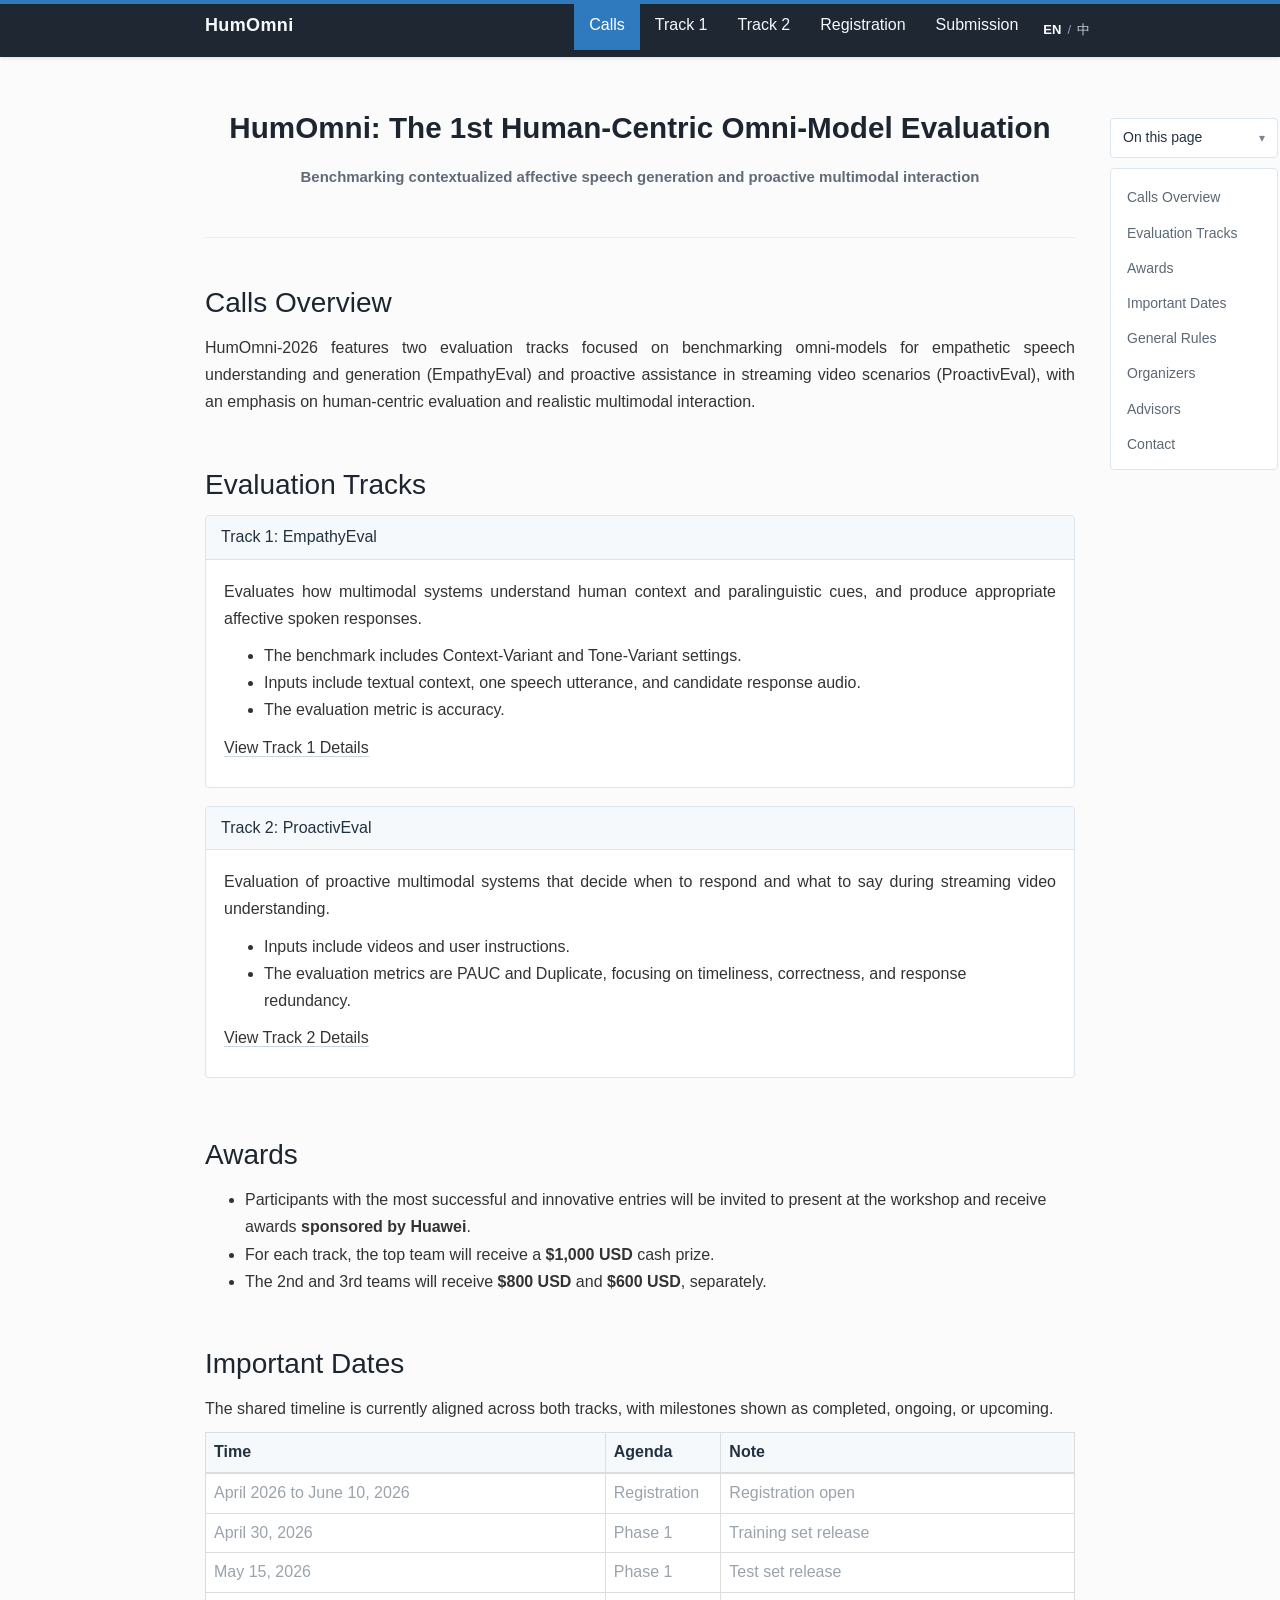
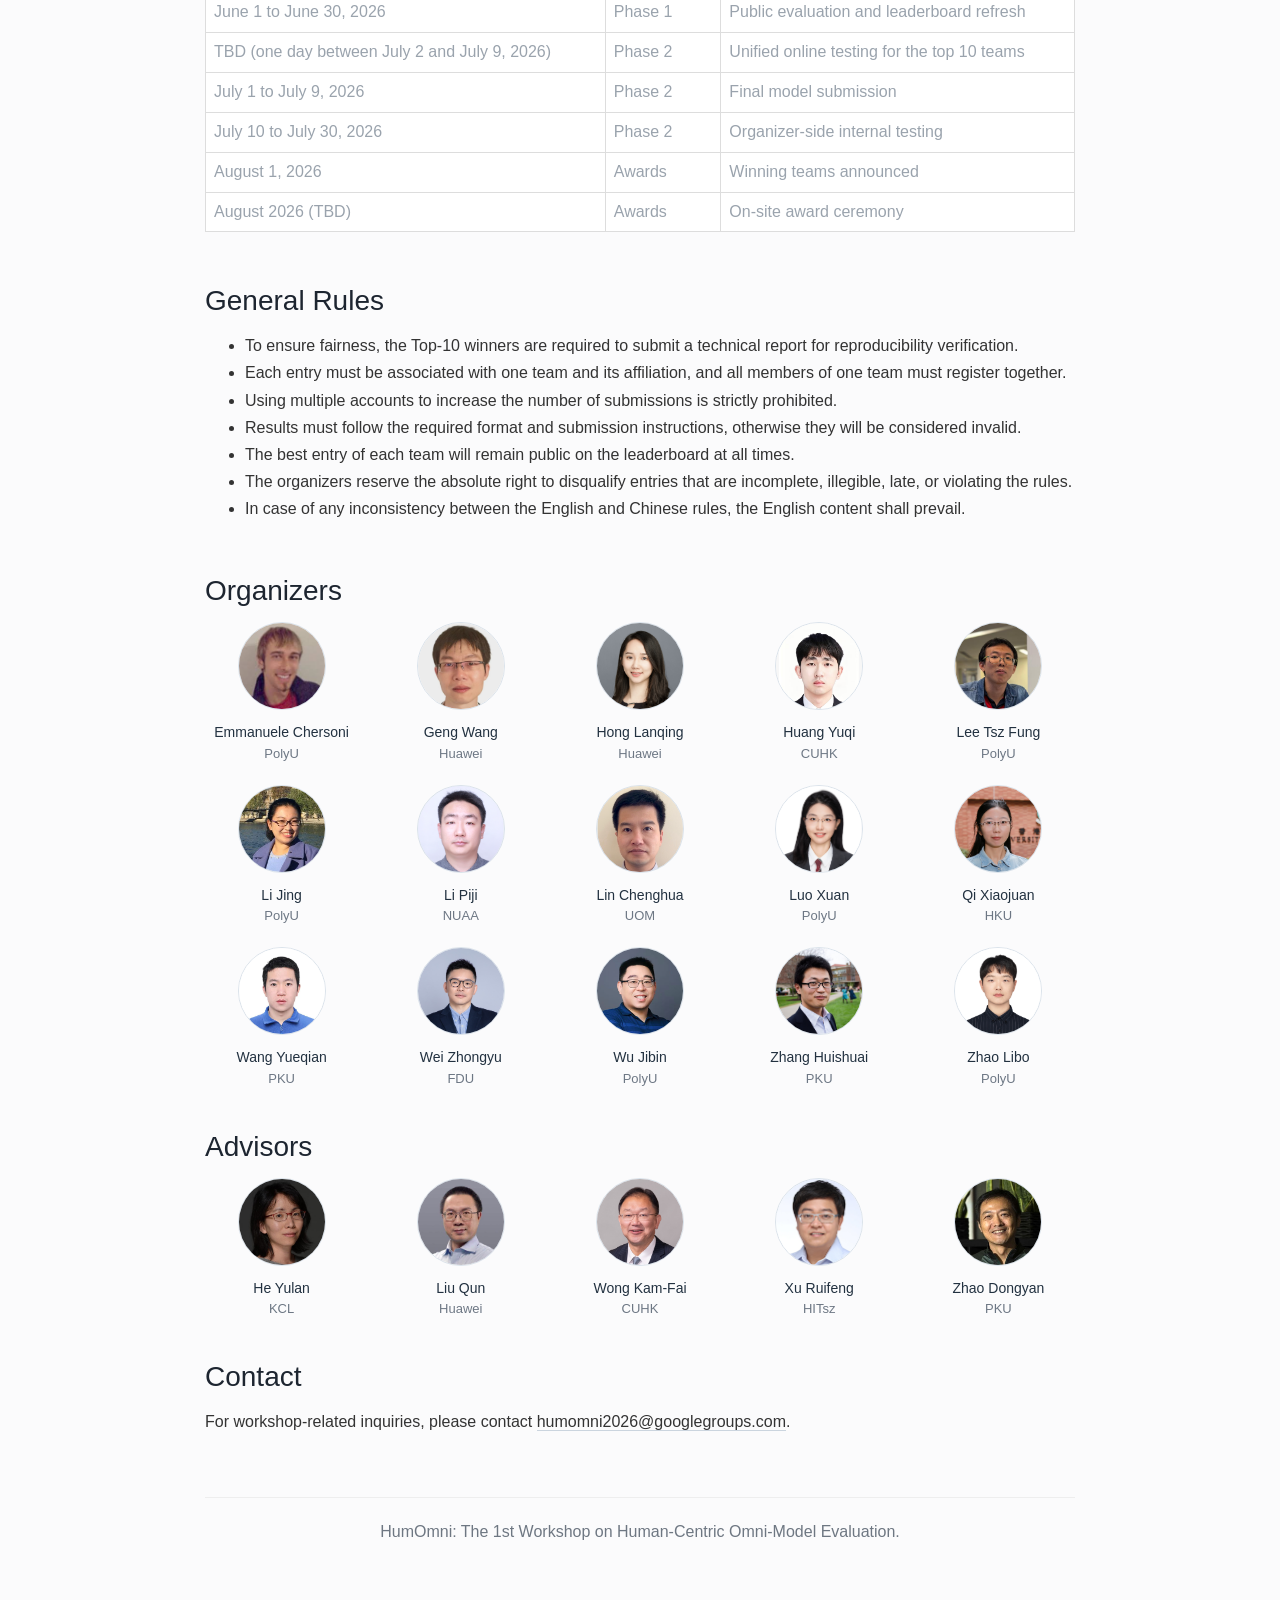
==== index.html @ d4a7d1a3 "Sync latest workshop site package" ====
<!DOCTYPE html>
<html lang="en">
  <head>
    <meta charset="utf-8" />
    <meta name="viewport" content="width=device-width, initial-scale=1.0" />
    <meta http-equiv="X-UA-Compatible" content="IE=edge,chrome=1" />
    <title>HumOmni: The 1st Human-Centric Omni-Model Evaluation</title>
    <meta
      name="description"
      content="HumOmni-2026 features two evaluation tracks focused on empathetic speech understanding and generation, and proactive multimodal assistance in streaming video scenarios."
    />

    <link rel="stylesheet" href="https://maxcdn.bootstrapcdn.com/bootstrap/3.3.7/css/bootstrap.min.css" />
    <link rel="stylesheet" href="static/css/main.css" />

    <script src="https://ajax.googleapis.com/ajax/libs/jquery/1.12.4/jquery.min.js"></script>
    <script src="https://maxcdn.bootstrapcdn.com/bootstrap/3.3.7/js/bootstrap.min.js"></script>
    <script defer src="static/site.js"></script>
  </head>
  <body>
    <nav class="navbar navbar-inverse navbar-fixed-top site-navbar">
      <div class="container">
        <div class="navbar-header">
          <button type="button" class="navbar-toggle collapsed" data-toggle="collapse" data-target="#humomni-navbar">
            <span class="sr-only">Toggle navigation</span>
            <span class="icon-bar"></span>
            <span class="icon-bar"></span>
            <span class="icon-bar"></span>
          </button>
          <a class="navbar-brand" href="index.html">HumOmni</a>
        </div>
        <div class="collapse navbar-collapse" id="humomni-navbar">
          <ul class="nav navbar-nav navbar-right">
            <li class="active"><a href="index.html">Calls</a></li>
            <li><a href="track1.html">Track 1</a></li>
            <li><a href="track2.html">Track 2</a></li>
            <li><a href="register.html">Registration</a></li>
            <li><a href="submission.html">Submission</a></li>
            <li class="lang-switch-item">
              <span class="lang-switch-wrap">
                <a class="lang-link is-active" href="index.html">EN</a>
                <span class="lang-divider">/</span>
                <a class="lang-link" href="index.zh.html">中</a>
              </span>
            </li>
          </ul>
        </div>
      </div>
    </nav>

    <div class="site-topbar"></div>

    <main class="container page-content" id="top">
      <aside class="page-toc" id="calls-page-toc" aria-label="On this page">
        <button class="page-toc-toggle" type="button" aria-controls="calls-page-toc-panel" aria-expanded="true">
          On this page
        </button>
        <div class="page-toc-panel" id="calls-page-toc-panel">
          <ul class="page-toc-list">
            <li><a href="#intro">Calls Overview</a></li>
            <li><a href="#tracks">Evaluation Tracks</a></li>
            <li><a href="#awards">Awards</a></li>
            <li><a href="#important-dates">Important Dates</a></li>
            <li><a href="#general-rules">General Rules</a></li>
            <li><a href="#organizers">Organizers</a></li>
            <li><a href="#advisors">Advisors</a></li>
            <li><a href="#contact">Contact</a></li>
          </ul>
        </div>
      </aside>

      <section class="hero-block">
        <div class="row">
          <div class="col-xs-12 text-center">
            <h1><span class="hero-line hero-line-primary hero-line-nowrap hero-line-en-primary">HumOmni: The 1st Human-Centric Omni-Model Evaluation</span></h1>
            <h2>
              <span class="hero-line hero-line-secondary hero-line-nowrap hero-line-en-secondary">Benchmarking contextualized affective speech generation and proactive multimodal interaction</span>
            </h2>
          </div>
        </div>
      </section>

      <hr />

      <section class="section-block" id="intro">
        <div class="row">
          <div class="col-xs-12">
            <h2>Calls Overview</h2>
            <p>
              HumOmni-2026 features two evaluation tracks focused on benchmarking omni-models for empathetic speech
              understanding and generation (EmpathyEval) and proactive assistance in streaming video scenarios
              (ProactivEval), with an emphasis on human-centric evaluation and realistic multimodal interaction.
            </p>
          </div>
        </div>
      </section>

      <section class="section-block" id="tracks">
        <div class="row">
          <div class="col-xs-12">
            <h2>Evaluation Tracks</h2>
            <div class="panel panel-default track-panel">
              <div class="panel-heading">
                <h3 class="panel-title">Track 1: EmpathyEval</h3>
              </div>
              <div class="panel-body">
                <p>
                  Evaluates how multimodal systems understand human context and paralinguistic cues, and produce
                  appropriate affective spoken responses.
                </p>
                <ul>
                  <li>The benchmark includes Context-Variant and Tone-Variant settings.</li>
                  <li>Inputs include textual context, one speech utterance, and candidate response audio.</li>
                  <li>The evaluation metric is accuracy.</li>
                </ul>
                <p><a class="detail-link" href="track1.html">View Track 1 Details</a></p>
              </div>
            </div>

            <div class="panel panel-default track-panel">
              <div class="panel-heading">
                <h3 class="panel-title">Track 2: ProactivEval</h3>
              </div>
              <div class="panel-body">
                <p>
                  Evaluation of proactive multimodal systems that decide when to respond and what to say during
                  streaming video understanding.
                </p>
                <ul>
                  <li>Inputs include videos and user instructions.</li>
                  <li>The evaluation metrics are PAUC and Duplicate, focusing on timeliness, correctness, and response redundancy.</li>
                </ul>
                <p><a class="detail-link" href="track2.html">View Track 2 Details</a></p>
              </div>
            </div>
          </div>
        </div>
      </section>

      <section class="section-block" id="awards">
        <div class="row">
          <div class="col-xs-12">
            <h2>Awards</h2>
            <ul>
              <li>
                Participants with the most successful and innovative entries will be invited to present at the
                workshop and receive awards <strong>sponsored by Huawei</strong>.
              </li>
              <li>For each track, the top team will receive a <strong>$1,000 USD</strong> cash prize.</li>
              <li>The 2nd and 3rd teams will receive <strong>$800 USD</strong> and <strong>$600 USD</strong>, separately.</li>
            </ul>
          </div>
        </div>
      </section>

      <section class="section-block" id="important-dates">
        <div class="row">
          <div class="col-xs-12">
            <h2>Important Dates</h2>
            <p>
              The shared timeline is currently aligned across both tracks, with milestones shown as completed, ongoing,
              or upcoming.
            </p>
            <div class="table-responsive">
              <table class="table table-bordered table-hover dates-table">
                <thead>
                  <tr>
                    <th>Time</th>
                    <th>Agenda</th>
                    <th>Note</th>
                  </tr>
                </thead>
                <tbody>
                  <tr data-start="2026-04-01" data-end="2026-06-10">
                    <td>April 2026 to June 10, 2026</td>
                    <td>Registration</td>
                    <td>Registration open</td>
                  </tr>
                  <tr data-start="2026-04-01" data-end="2026-04-30">
                    <td>April 30, 2026</td>
                    <td>Phase 1</td>
                    <td>Training set release</td>
                  </tr>
                  <tr data-start="2026-05-15" data-end="2026-05-15">
                    <td>May 15, 2026</td>
                    <td>Phase 1</td>
                    <td>Test set release</td>
                  </tr>
                  <tr data-start="2026-06-01" data-end="2026-06-30">
                    <td>June 1 to June 30, 2026</td>
                    <td>Phase 1</td>
                    <td>Public evaluation and leaderboard refresh</td>
                  </tr>
                  <tr data-start="2026-07-02" data-end="2026-07-09">
                    <td>TBD (one day between July 2 and July 9, 2026)</td>
                    <td>Phase 2</td>
                    <td>Unified online testing for the top 10 teams</td>
                  </tr>
                  <tr data-start="2026-07-01" data-end="2026-07-09">
                    <td>July 1 to July 9, 2026</td>
                    <td>Phase 2</td>
                    <td>Final model submission</td>
                  </tr>
                  <tr data-start="2026-07-10" data-end="2026-07-30">
                    <td>July 10 to July 30, 2026</td>
                    <td>Phase 2</td>
                    <td>Organizer-side internal testing</td>
                  </tr>
                  <tr data-start="2026-08-01" data-end="2026-08-01">
                    <td>August 1, 2026</td>
                    <td>Awards</td>
                    <td>Winning teams announced</td>
                  </tr>
                  <tr data-start="2026-08-01" data-end="2026-08-31">
                    <td>August 2026 (TBD)</td>
                    <td>Awards</td>
                    <td>On-site award ceremony</td>
                  </tr>
                </tbody>
              </table>
            </div>
          </div>
        </div>
      </section>

      <section class="section-block" id="general-rules">
        <div class="row">
          <div class="col-xs-12">
            <h2>General Rules</h2>
            <ul>
              <li>To ensure fairness, the Top-10 winners are required to submit a technical report for reproducibility verification.</li>
              <li>Each entry must be associated with one team and its affiliation, and all members of one team must register together.</li>
              <li>Using multiple accounts to increase the number of submissions is strictly prohibited.</li>
              <li>Results must follow the required format and submission instructions, otherwise they will be considered invalid.</li>
              <li>The best entry of each team will remain public on the leaderboard at all times.</li>
              <li>The organizers reserve the absolute right to disqualify entries that are incomplete, illegible, late, or violating the rules.</li>
              <li>In case of any inconsistency between the English and Chinese rules, the English content shall prevail.</li>
            </ul>
          </div>
        </div>
      </section>

      <section class="section-block" id="organizers">
        <div class="row">
          <div class="col-xs-12">
            <h2>Organizers</h2>
            <div class="people-grid people-grid-organizers">
              <div class="person-card">
                <img class="person-photo" src="static/img/people/organizers/Emmanuele%20Chersoni.jpeg" alt="Emmanuele Chersoni" />
                <p class="person-name"><a href="https://research.polyu.edu.hk/en/persons/emmanuele-chersoni/" target="_blank" rel="noopener noreferrer">Emmanuele Chersoni</a></p>
                <p class="person-affiliation">PolyU</p>
              </div>
              <div class="person-card">
                <img class="person-photo" src="static/img/people/organizers/GengWang.jpg" alt="Geng Wang" />
                <p class="person-name">Geng Wang</p>
                <p class="person-affiliation">Huawei</p>
              </div>
              <div class="person-card">
                <img class="person-photo" src="static/img/people/organizers/HongLanqing.jpg" alt="Hong Lanqing" />
                <p class="person-name"><a href="https://racheltechie.github.io/" target="_blank" rel="noopener noreferrer">Hong Lanqing</a></p>
                <p class="person-affiliation">Huawei</p>
              </div>
              <div class="person-card">
                <img class="person-photo" src="static/img/people/organizers/HuangYuqi.png" alt="Huang Yuqi" />
                <p class="person-name"><a href="https://yuqihuang2003.github.io/" target="_blank" rel="noopener noreferrer">Huang Yuqi</a></p>
                <p class="person-affiliation">CUHK</p>
              </div>
              <div class="person-card">
                <img class="person-photo" src="static/img/people/organizers/LeeTszFung.png" alt="Lee Tsz Fung" />
                <p class="person-name">Lee Tsz Fung</p>
                <p class="person-affiliation">PolyU</p>
              </div>
              <div class="person-card">
                <img class="person-photo" src="static/img/people/organizers/LiJing.jpg" alt="Li Jing" />
                <p class="person-name"><a href="https://www4.comp.polyu.edu.hk/~jing1li/" target="_blank" rel="noopener noreferrer">Li Jing</a></p>
                <p class="person-affiliation">PolyU</p>
              </div>
              <div class="person-card">
                <img class="person-photo" src="static/img/people/organizers/LiPiji.png" alt="Li Piji" />
                <p class="person-name"><a href="https://lipiji.com/" target="_blank" rel="noopener noreferrer">Li Piji</a></p>
                <p class="person-affiliation">NUAA</p>
              </div>
              <div class="person-card">
                <img class="person-photo" src="static/img/people/organizers/LinChenghua.png" alt="Lin Chenghua" />
                <p class="person-name"><a href="https://chenghua-lin.github.io/" target="_blank" rel="noopener noreferrer">Lin Chenghua</a></p>
                <p class="person-affiliation">UOM</p>
              </div>
              <div class="person-card">
                <img class="person-photo" src="static/img/people/organizers/LuoXuan.png" alt="Luo Xuan" />
                <p class="person-name">Luo Xuan</p>
                <p class="person-affiliation">PolyU</p>
              </div>
              <div class="person-card">
                <img class="person-photo" src="static/img/people/organizers/QiXiaojuan.jpg" alt="Qi Xiaojuan" />
                <p class="person-name"><a href="https://xjqi.github.io/" target="_blank" rel="noopener noreferrer">Qi Xiaojuan</a></p>
                <p class="person-affiliation">HKU</p>
              </div>
              <div class="person-card">
                <img class="person-photo" src="static/img/people/organizers/WangYueqian.jpg" alt="Wang Yueqian" />
                <p class="person-name"><a href="https://yellow-binary-tree.github.io/" target="_blank" rel="noopener noreferrer">Wang Yueqian</a></p>
                <p class="person-affiliation">PKU</p>
              </div>
              <div class="person-card">
                <img class="person-photo" src="static/img/people/organizers/WeiZhongyu.jpg" alt="Wei Zhongyu" />
                <p class="person-name"><a href="http://www.fudan-disc.com/people/zywei" target="_blank" rel="noopener noreferrer">Wei Zhongyu</a></p>
                <p class="person-affiliation">FDU</p>
              </div>
              <div class="person-card">
                <img class="person-photo" src="static/img/people/organizers/WuJibin.png" alt="Wu Jibin" />
                <p class="person-name"><a href="https://www.jibinwu.com/" target="_blank" rel="noopener noreferrer">Wu Jibin</a></p>
                <p class="person-affiliation">PolyU</p>
              </div>
              <div class="person-card">
                <img class="person-photo" src="static/img/people/organizers/ZhangHuishuai.jpg" alt="Zhang Huishuai" />
                <p class="person-name"><a href="https://huishuai-git.github.io/" target="_blank" rel="noopener noreferrer">Zhang Huishuai</a></p>
                <p class="person-affiliation">PKU</p>
              </div>
              <div class="person-card">
                <img class="person-photo" src="static/img/people/organizers/ZhaoLibo.png" alt="Zhao Libo" />
                <p class="person-name">Zhao Libo</p>
                <p class="person-affiliation">PolyU</p>
              </div>
            </div>
          </div>
        </div>
      </section>

      <section class="section-block" id="advisors">
        <div class="row">
          <div class="col-xs-12">
            <h2>Advisors</h2>
            <div class="people-grid people-grid-advisors">
              <div class="person-card">
                <img class="person-photo" src="static/img/people/advisors/HeYulan.jpeg" alt="He Yulan" />
                <p class="person-name"><a href="https://www.kcl.ac.uk/people/yulan-he" target="_blank" rel="noopener noreferrer">He Yulan</a></p>
                <p class="person-affiliation">KCL</p>
              </div>
              <div class="person-card">
                <img class="person-photo" src="static/img/people/advisors/LiuQun.jpg" alt="Liu Qun" />
                <p class="person-name"><a href="https://liuquncn.github.io/index_en.html" target="_blank" rel="noopener noreferrer">Liu Qun</a></p>
                <p class="person-affiliation">Huawei</p>
              </div>
              <div class="person-card">
                <img class="person-photo" src="static/img/people/advisors/WongKam-Fai.jpg" alt="Wong Kam-Fai" />
                <p class="person-name"><a href="https://kfwong.cintec.cuhk.edu.hk/" target="_blank" rel="noopener noreferrer">Wong Kam-Fai</a></p>
                <p class="person-affiliation">CUHK</p>
              </div>
              <div class="person-card">
                <img class="person-photo" src="static/img/people/advisors/XuRuifeng.png" alt="Xu Ruifeng" />
                <p class="person-name"><a href="https://homepage.hit.edu.cn/xuruifeng" target="_blank" rel="noopener noreferrer">Xu Ruifeng</a></p>
                <p class="person-affiliation">HITsz</p>
              </div>
              <div class="person-card">
                <img class="person-photo" src="static/img/people/advisors/ZhaoDongyan.jpg" alt="Zhao Dongyan" />
                <p class="person-name"><a href="https://www.wict.pku.edu.cn/zhaodongyan/en/" target="_blank" rel="noopener noreferrer">Zhao Dongyan</a></p>
                <p class="person-affiliation">PKU</p>
              </div>
            </div>
          </div>
        </div>
      </section>

      <section class="section-block" id="contact">
        <div class="row">
          <div class="col-xs-12">
            <h2>Contact</h2>
            <p>
              For workshop-related inquiries, please contact
              <a href="mailto:humomni2026@googlegroups.com">humomni2026@googlegroups.com</a>.
            </p>
          </div>
        </div>
      </section>

      <footer class="site-footer">
        <hr />
        <p class="text-center">HumOmni: The 1st Workshop on Human-Centric Omni-Model Evaluation.</p>
      </footer>
    </main>
  </body>
</html>
---- static/css/main.css ----
body {
  font-size: 16px;
  line-height: 1.7;
  font-weight: 300;
  color: #333;
  padding-top: 72px;
  background: #fbfbfc;
}

body *::selection {
  background: #2f7abf;
  color: #fff;
}

.container {
  max-width: 900px;
}

.site-topbar {
  position: fixed;
  top: 0;
  left: 0;
  width: 100%;
  height: 4px;
  background: #2f7abf;
  z-index: 1031;
}

.site-navbar {
  background: #1f2733;
  border: 0;
  box-shadow: 0 1px 4px rgba(0, 0, 0, 0.12);
}

.site-navbar .navbar-brand,
.site-navbar .navbar-nav > li > a {
  color: #f6f8fb !important;
  border-bottom: 0;
}

.site-navbar .navbar-brand {
  font-weight: 600;
  letter-spacing: 0.02em;
}

.site-navbar .navbar-nav > li.lang-switch-item {
  padding: 15px 0 15px 10px;
}

.lang-switch-wrap {
  display: inline-flex;
  align-items: center;
  gap: 6px;
  color: #c5d0dc;
  font-size: 13px;
  line-height: 20px;
}

.lang-switch-wrap .lang-link {
  color: #c5d0dc;
  border-bottom: 0;
}

.lang-switch-wrap .lang-link:hover,
.lang-switch-wrap .lang-link:focus {
  color: #ffffff;
  border-bottom: 0;
}

.lang-switch-wrap .lang-link.is-active {
  color: #ffffff;
  font-weight: 600;
}

.lang-switch-wrap .lang-divider {
  color: #8ea0b4;
}

.site-navbar .navbar-nav > li > a:hover,
.site-navbar .navbar-nav > li > a:focus,
.site-navbar .navbar-nav > li.active > a,
.site-navbar .navbar-nav > .open > a,
.site-navbar .navbar-nav > .open > a:hover,
.site-navbar .navbar-nav > .open > a:focus {
  color: #ffffff !important;
  background: #2f7abf !important;
}

.site-navbar .navbar-nav > li.active > a:hover,
.site-navbar .navbar-nav > li.active > a:focus {
  color: #ffffff !important;
  background: #2f7abf !important;
}

.page-content {
  padding-bottom: 40px;
}

.hero-block,
.page-header-block {
  padding: 30px 0 10px;
}

h1,
h2,
h3 {
  color: #1d2530;
  font-weight: 300;
}

h1 {
  margin: 0 0 10px;
  font-size: 38px;
  line-height: 1.25;
}

h2 {
  margin: 0 0 12px;
  font-size: 28px;
  line-height: 1.35;
}

h3 {
  margin: 0 0 10px;
  font-size: 20px;
  line-height: 1.4;
}

.hero-block {
  text-align: center;
}

.hero-block h2 {
  margin-bottom: 18px;
  color: #5f6b77;
  font-size: 22px;
}

.hero-line {
  display: inline;
  padding: 0 0.18em 0.06em;
  -webkit-box-decoration-break: clone;
  box-decoration-break: clone;
}

.hero-line-primary {
  background: linear-gradient(transparent 58%, rgba(47, 122, 191, 0.18) 58%);
}

.hero-line-secondary {
  background: linear-gradient(transparent 58%, rgba(236, 184, 96, 0.28) 58%);
}

.hero-line-en-primary,
.hero-line-en-secondary {
  padding: 0;
  background: none;
  font-weight: 700;
}

.hero-line-en-primary {
  font-size: 0.78em;
}

.hero-line-en-secondary {
  font-size: 0.68em;
}

.hero-line-zh-primary,
.hero-line-zh-secondary {
  padding: 0;
  background: none;
  font-weight: 700;
}

.hero-line-zh-primary {
  font-size: 0.84em;
}

.hero-line-zh-secondary {
  font-size: 0.76em;
}

.hero-summary {
  max-width: 820px;
  margin: 0 auto;
  color: #57616d;
  text-align: center;
}

.btn-primary {
  background: #2f7abf;
  border-color: #2f7abf;
}

.btn-primary:hover,
.btn-primary:focus {
  background: #27689f;
  border-color: #27689f;
}

.btn-default {
  background: #fff;
  border-color: #ccd6e0;
}

.section-block {
  padding: 26px 0 14px;
}

.section-block[id]::before {
  content: "";
  display: block;
  height: 75px;
  margin-top: -75px;
  visibility: hidden;
}

.section-lead {
  margin-top: -4px;
  margin-bottom: 18px;
  color: #687280;
  font-size: 18px;
}

p {
  text-align: justify;
}

html[lang="zh-CN"] p,
html[lang="zh-CN"] .example-text-body,
html[lang="zh-CN"] .table-note,
html[lang="zh-CN"] .status-note {
  text-align: left;
}

a {
  color: inherit;
  text-decoration: none;
  border-bottom: 1px solid #cbd5df;
}

a:hover,
a:focus {
  color: inherit;
  text-decoration: none;
  border-bottom-color: #2f7abf;
}

code {
  padding: 1px 4px;
  color: #223140;
  background: #f2f5f8;
  border-radius: 3px;
  font-size: 0.94em;
}

.panel.track-panel,
.content-card,
.figure-card,
.faq-card {
  margin-bottom: 18px;
  background: #fff;
  border: 1px solid #dde5ec;
  box-shadow: none;
}

.track-panel .panel-heading {
  background: #f6f9fc;
  border-color: #dbe3eb;
}

.track-panel .panel-title {
  color: #223140;
  font-weight: 400;
}

.track-panel .panel-body,
.content-card,
.faq-card {
  padding: 18px 18px 16px;
}

.detail-link {
  font-weight: 400;
}

.figure-card {
  padding: 12px;
}

.figure-card img {
  width: 100%;
  border: 1px solid #e3e8ee;
}

.illustration-figure {
  padding: 0;
  background: transparent;
  border: 0;
}

.illustration-figure img,
.illustration-figure .track2-split-figure {
  border: 0;
}

.figure-card figcaption {
  margin-top: 10px;
  color: #6d7784;
  font-size: 13px;
  text-align: center;
}

.table {
  margin-bottom: 10px;
  background: #fff;
}

.table > thead > tr > th {
  background: #f6f9fc;
  color: #223140;
  font-weight: 600;
}

.table-note,
.status-note {
  color: #6e7782;
  font-size: 14px;
}

.example-caption {
  margin: 0 0 12px;
  color: #4f5c69;
  font-size: 15px;
  font-weight: 400;
  text-align: left;
}

.subtasks-card > h2 {
  margin-bottom: 18px;
}

.subtask-block + .subtask-block {
  margin-top: 30px;
  padding-top: 26px;
  border-top: 1px solid #e3e8ee;
}

.subtask-title {
  margin: 0 0 12px;
  color: #1d2530;
  font-size: 23px;
  font-weight: 600;
  font-style: italic;
  line-height: 1.35;
}

.track-example-table {
  margin-bottom: 6px;
  table-layout: fixed;
}

.track-example-table td {
  padding: 14px 16px !important;
  color: #223140;
  vertical-align: middle !important;
}

.example-text-cell {
  text-align: left;
}

.example-audio-block {
  text-align: left;
}

.example-option-cell {
  vertical-align: top !important;
}

.example-cell-title {
  margin-bottom: 10px;
  color: #223140;
  font-weight: 400;
  line-height: 1.5;
  text-align: center;
}

.example-text-body {
  margin: 0;
  text-align: left;
}

.audio-choice-list {
  display: flex;
  flex-direction: column;
  gap: 12px;
}

.audio-choice-item {
  display: flex;
  align-items: center;
  gap: 12px;
}

.audio-choice-item-single {
  max-width: 460px;
  margin: 0 auto;
}

.audio-choice-label {
  flex: 0 0 22px;
  color: #223140;
  font-weight: 400;
  line-height: 1.5;
}

.audio-choice-badge {
  flex: 0 0 24px;
  width: 24px;
  height: 24px;
  color: #2c8b57;
  background: transparent;
  border: 0;
  font-size: 18px;
  font-weight: 600;
  line-height: 24px;
  text-align: center;
}

.audio-choice-badge-placeholder {
  color: transparent;
}

.audio-player {
  display: block;
  width: 100%;
  min-width: 0;
  flex: 1 1 auto;
}

.video-example-wrap {
  max-width: 760px;
  margin: 0 auto;
}

.track2-figure-card {
  max-width: 1060px;
  margin: 0 auto 14px;
}

.track2-split-figure {
  width: 100%;
  padding-top: 42.7%;
  border: 1px solid #e3e8ee;
  background-color: #fff;
  background-image: url("../img/track2/web.png");
  background-repeat: no-repeat;
  background-size: 100% auto;
}

.track2-split-figure-top {
  background-position: center top;
}

.track2-split-figure-bottom {
  background-position: center bottom;
}

.video-player {
  display: block;
  width: 100%;
  border: 1px solid #dbe3eb;
  background: #000;
}

.registration-actions {
  margin: 0 0 14px;
}

.registration-actions .btn {
  min-width: 240px;
}

.metric-list {
  margin-bottom: 0;
}

.submission-list {
  margin-bottom: 0;
  padding-left: 22px;
}

.submission-code {
  margin: 12px 0 0;
  padding: 14px 16px;
  color: #223140;
  background: #f6f9fc;
  border: 1px solid #dbe3eb;
  border-radius: 4px;
  font-size: 14px;
  line-height: 1.7;
}

.submission-code code {
  color: inherit;
  background: transparent;
  font-family: Menlo, Monaco, Consolas, "Courier New", monospace;
  white-space: pre;
}

.submission-note {
  margin-bottom: 14px;
}

.inline-highlight {
  display: inline-block;
  padding: 0 6px;
  color: #8d2e2e;
  background: #fbe6d8;
  border-radius: 999px;
  font-weight: 600;
  line-height: 1.45;
}

.submission-link-list {
  margin-bottom: 0;
}

.alert-info {
  color: #24425f;
  background: #edf5fc;
  border-color: #cfe0ef;
}

.page-toc {
  display: none;
}

@media (min-width: 1280px) {
  .page-toc {
    display: block;
    position: fixed;
    top: 118px;
    left: calc(50% + 470px);
    width: 168px;
    z-index: 1020;
  }
}

.page-toc-toggle {
  display: block;
  width: 100%;
  margin: 0 0 10px;
  padding: 9px 12px;
  color: #223140;
  background: #fff;
  border: 1px solid #dde5ec;
  border-radius: 4px;
  font-size: 14px;
  font-weight: 400;
  line-height: 1.4;
  text-align: left;
}

.page-toc-toggle:hover,
.page-toc-toggle:focus {
  color: #1f2733;
  background: #f7f9fc;
  border-color: #cfd8e2;
  outline: none;
}

.page-toc-toggle::after {
  content: "▾";
  float: right;
  color: #7a8591;
  font-size: 12px;
  line-height: 1.7;
}

.page-toc.is-collapsed .page-toc-toggle::after {
  content: "▸";
}

.page-toc-panel {
  padding: 14px 16px 12px;
  background: #fff;
  border: 1px solid #dde5ec;
  border-radius: 4px;
}

.page-toc-list {
  margin: 0;
  padding: 0;
  list-style: none;
}

.page-toc-list li + li {
  margin-top: 8px;
}

.page-toc-list a {
  display: inline-block;
  color: #5d6875;
  border-bottom: 0;
  font-size: 14px;
  line-height: 1.45;
}

.page-toc-list a:hover,
.page-toc-list a:focus {
  color: #2f7abf;
  border-bottom: 0;
}

.page-toc.is-collapsed .page-toc-panel {
  display: none;
}

.dates-table tbody tr.date-past td {
  color: #9aa3ad;
}

.dates-table tbody tr.date-current td {
  color: #b33a3a;
  font-weight: 600;
}

.dates-table tbody tr.date-upcoming td {
  color: #222;
}

.baseline-row td {
  color: #6d7784;
}

.rank-cell {
  width: 76px;
}

.people-grid {
  display: grid;
  gap: 22px 26px;
  align-items: start;
}

.people-grid-organizers {
  grid-template-columns: repeat(5, minmax(0, 1fr));
}

.people-grid-advisors {
  grid-template-columns: repeat(5, minmax(0, 1fr));
}

.person-card {
  display: flex;
  flex-direction: column;
  align-items: center;
  width: auto;
  margin: 0;
  text-align: center;
}

.person-photo {
  display: block;
  width: 88px;
  height: 88px;
  margin: 0 auto 12px;
  border-radius: 50%;
  border: 1px solid #dbe3eb;
  object-fit: cover;
  background: #eef2f7;
}

.person-name {
  margin: 0;
  color: #223140;
  font-size: 14px;
  font-weight: 500;
  line-height: 1.45;
  text-align: center;
}

.person-name a {
  color: inherit;
  text-decoration: none;
  border-bottom: 1px solid transparent;
  transition: border-color 0.2s ease, color 0.2s ease;
}

.person-name a:hover,
.person-name a:focus {
  color: #2f7abf;
  border-bottom-color: currentColor;
}

.person-affiliation {
  margin: 2px 0 0;
  color: #6d7784;
  font-size: 13px;
  line-height: 1.4;
  text-align: center;
}

.faq-card h3 {
  margin-bottom: 8px;
}

.site-footer {
  padding: 18px 0 12px;
  color: #6e7782;
}

@media (max-width: 767px) {
  .site-navbar .navbar-nav > li.lang-switch-item {
    padding: 0 15px 10px;
  }

  body {
    padding-top: 64px;
    font-size: 15px;
  }

  h1 {
    font-size: 30px;
  }

  h2 {
    font-size: 24px;
  }

  .hero-line-en-primary {
    font-size: 0.82em;
  }

  .hero-line-en-secondary {
    font-size: 0.72em;
  }

  .hero-line-zh-primary {
    font-size: 0.82em;
  }

  .hero-line-zh-secondary {
    font-size: 0.74em;
  }

  .people-grid {
    grid-template-columns: repeat(2, minmax(0, 1fr));
    gap: 18px 16px;
  }

  .track-example-table {
    table-layout: auto;
  }

  .track-example-table td {
    min-width: 240px;
  }

  .audio-choice-item {
    flex-wrap: wrap;
    align-items: flex-start;
  }

  .audio-choice-label {
    flex: 0 0 auto;
  }

  .audio-choice-item-single {
    max-width: none;
  }

  .person-card {
    width: auto;
  }

  .person-photo {
    width: 80px;
    height: 80px;
  }
}

@media (min-width: 768px) {
  .hero-line-nowrap {
    white-space: nowrap;
  }
}
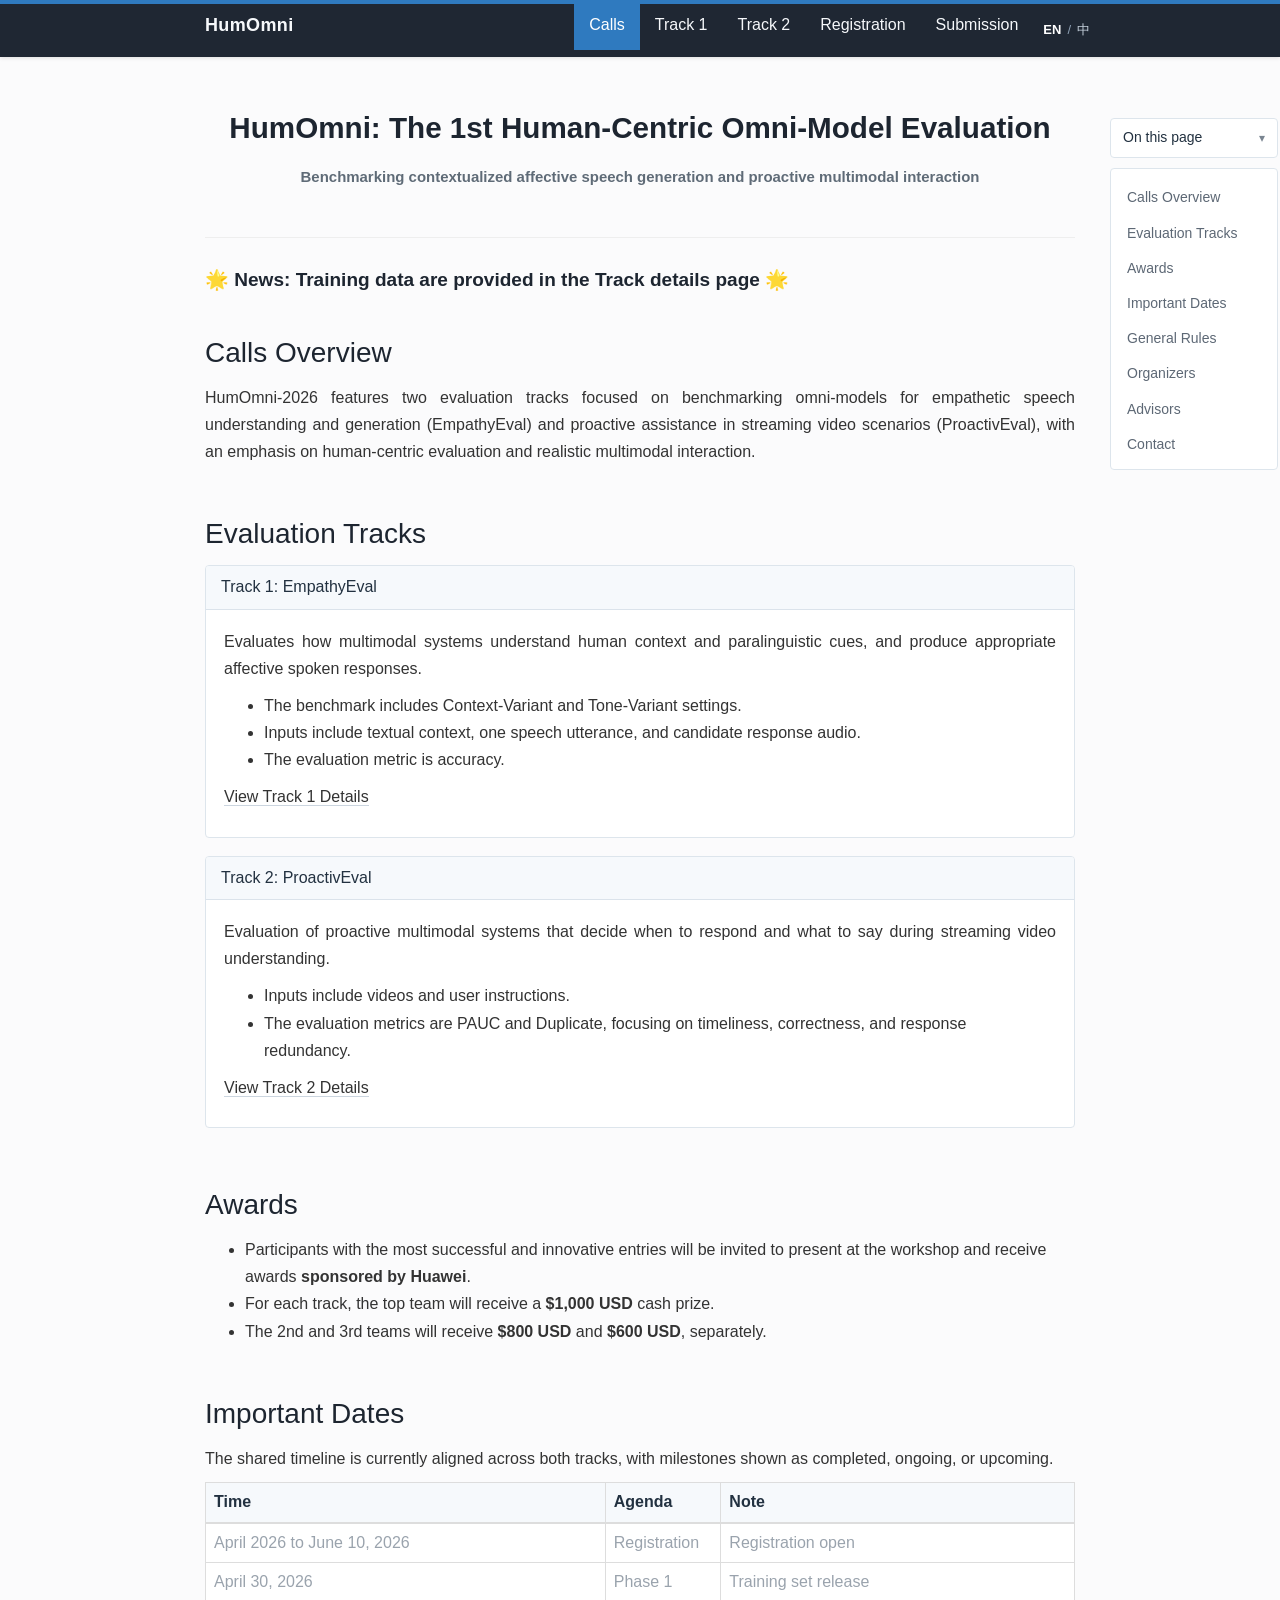
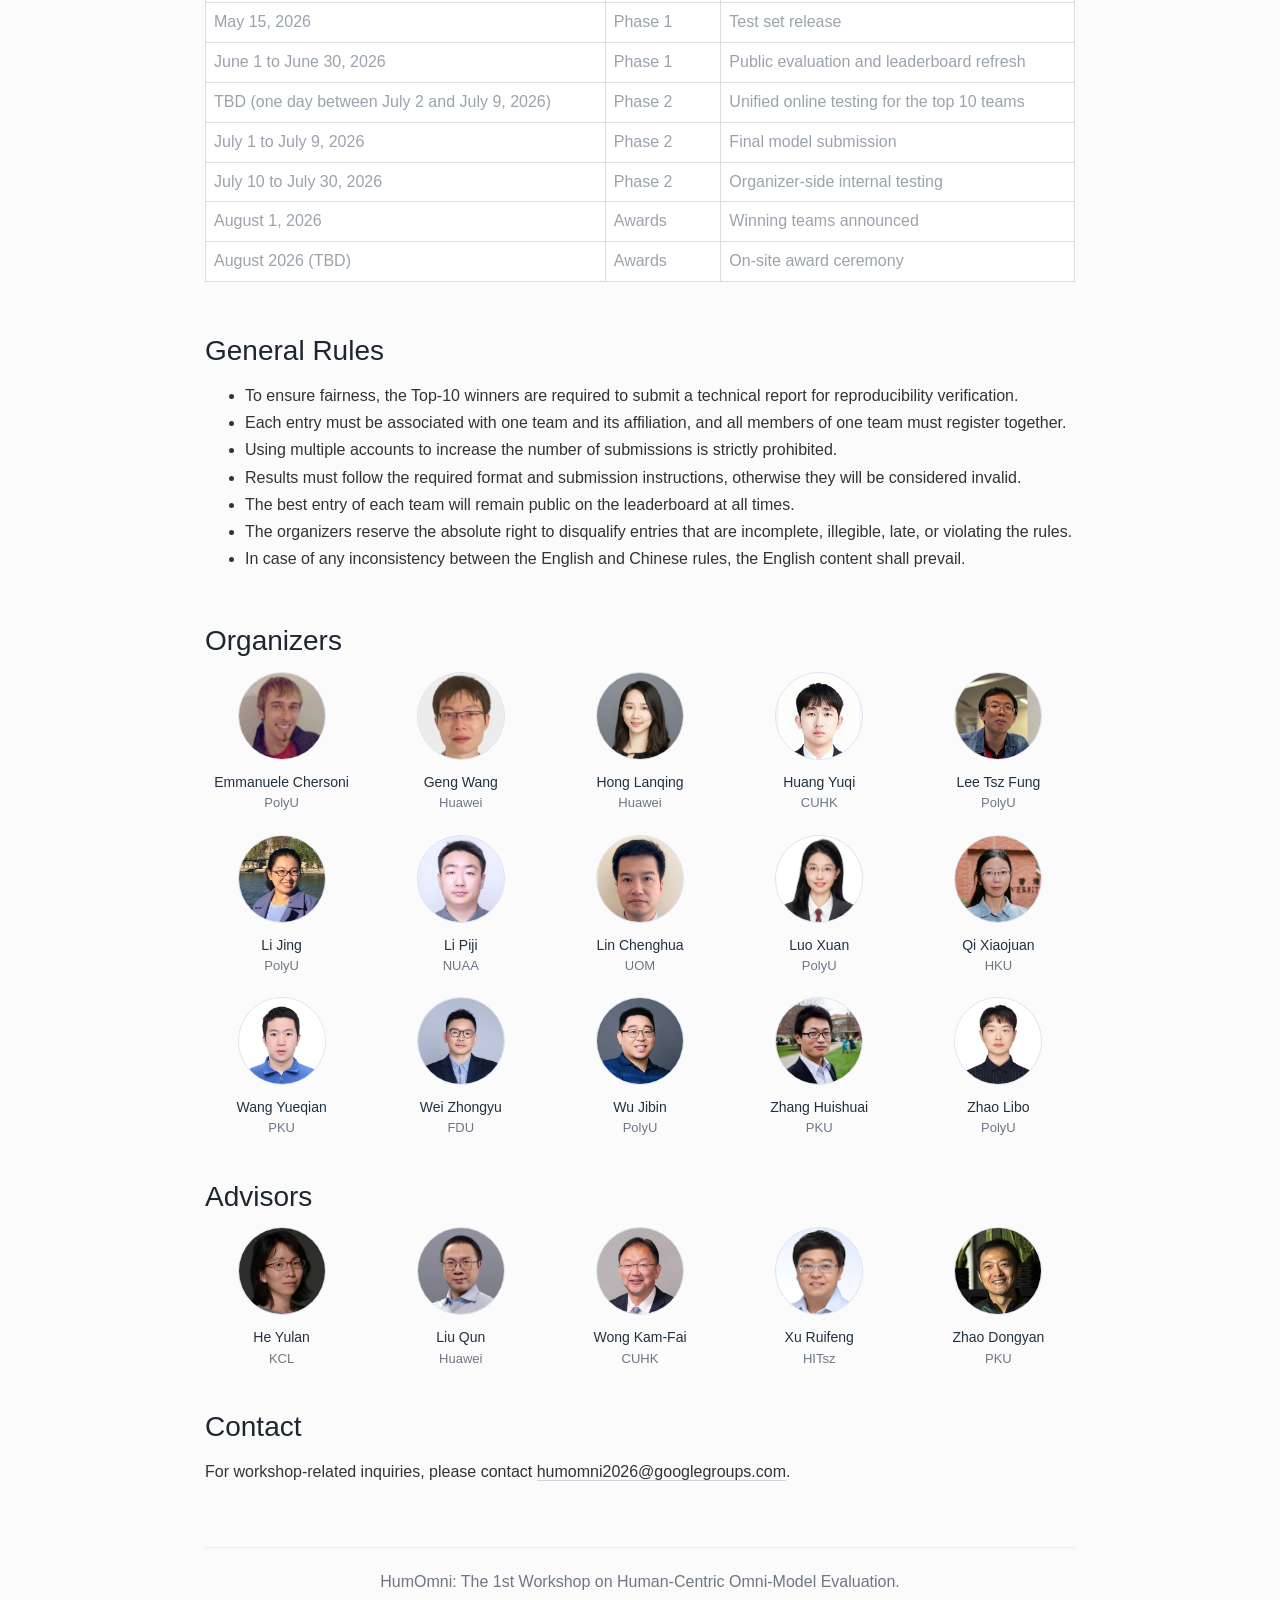
==== commit 4b693625: "Sync workshop site v2 package" ====
--- a/index.html
+++ b/index.html
@@ -82,6 +82,10 @@
 
       <hr />
 
+      <h2>
+          <span class="hero-line hero-line-secondary hero-line-nowrap hero-line-en-secondary">🌟 News: Training data are provided in the Track details page 🌟 </span>
+      </h2>
+
       <section class="section-block" id="intro">
         <div class="row">
           <div class="col-xs-12">
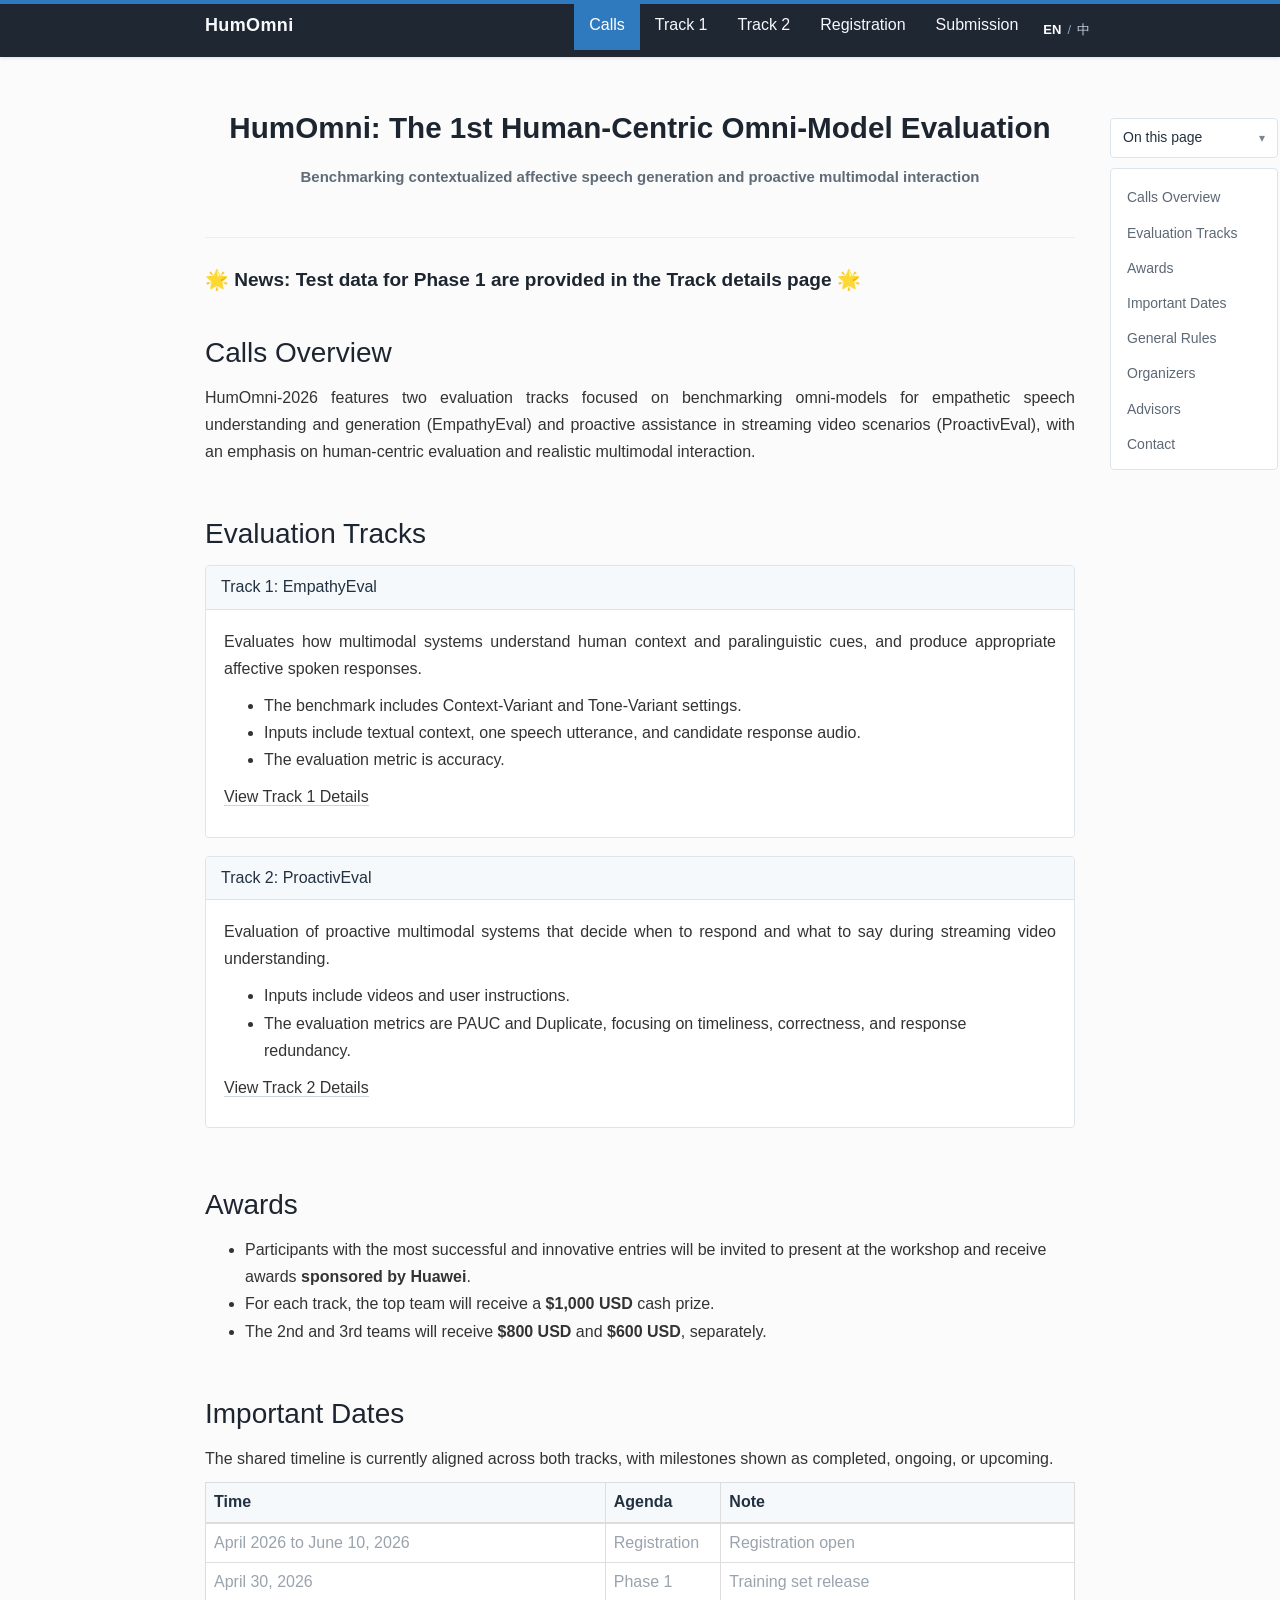
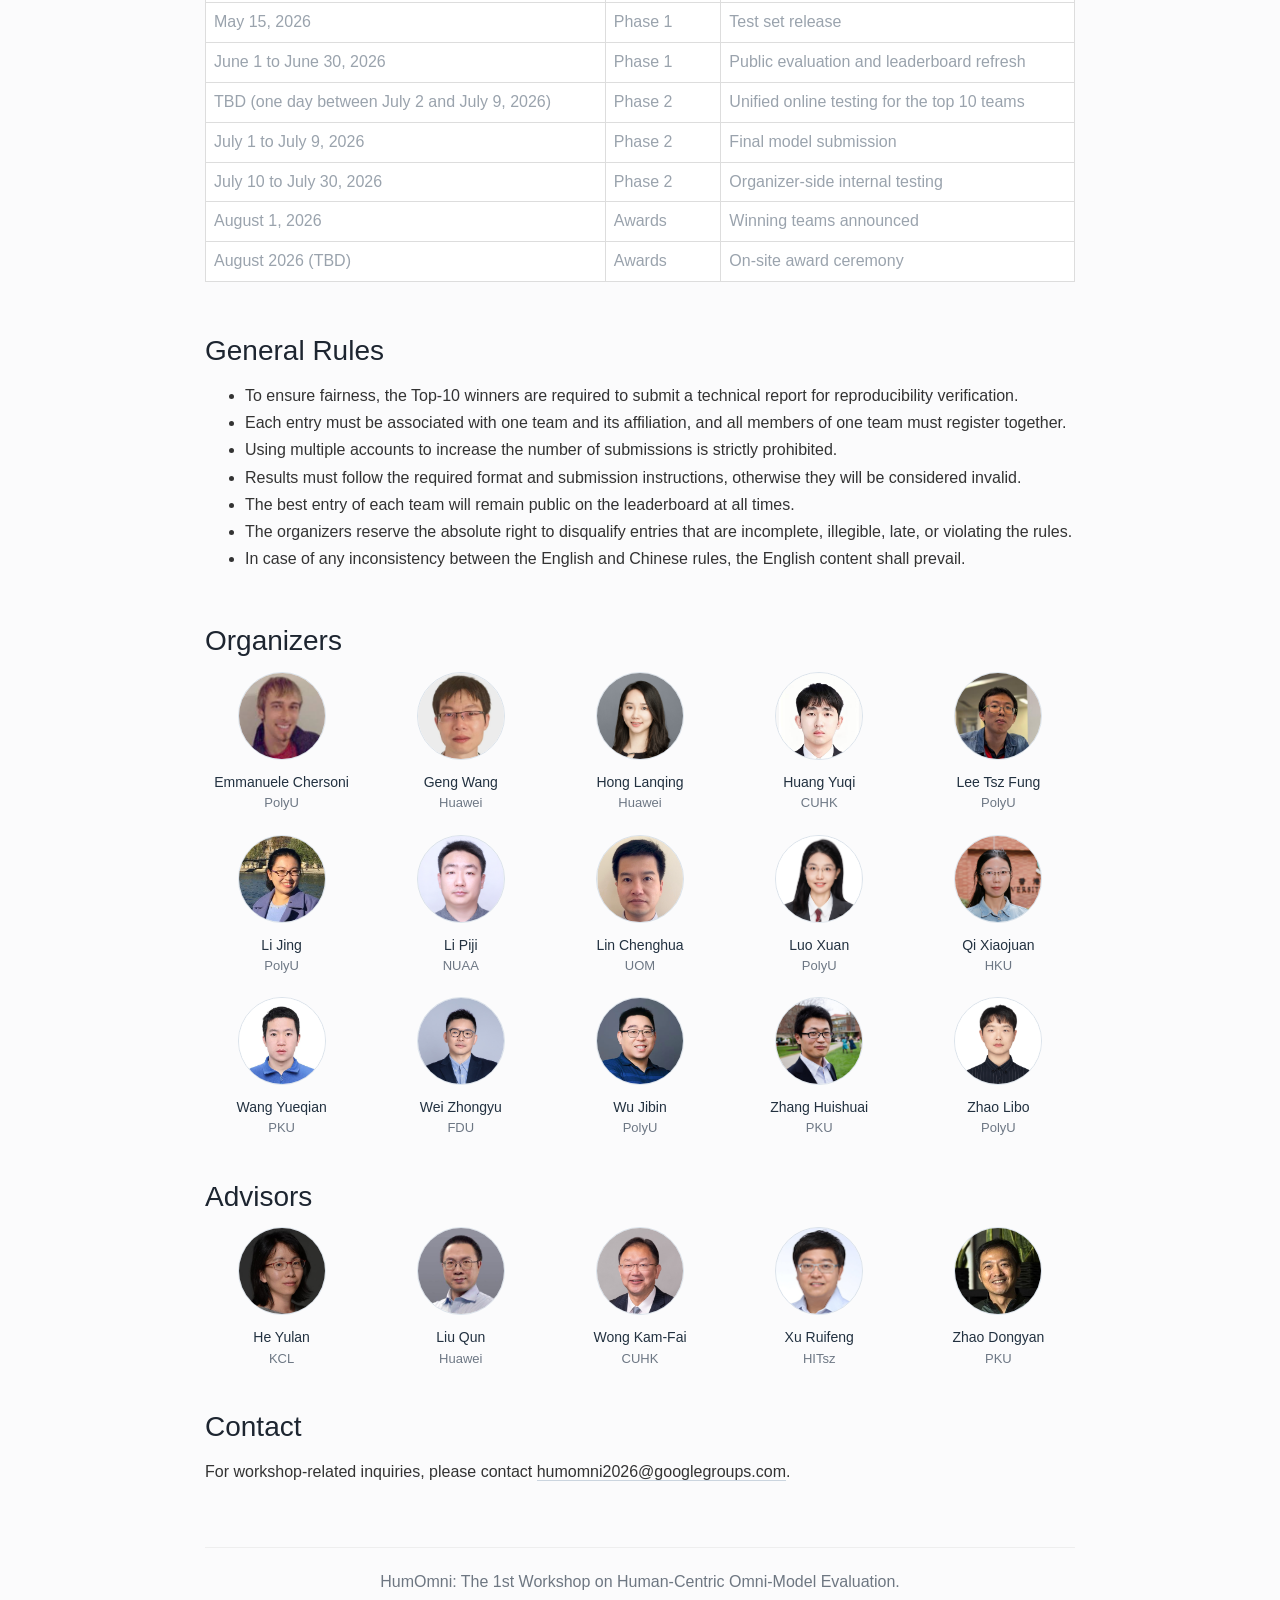
==== commit 08bb7bbc: "Sync workshop site v3 package" ====
--- a/index.html
+++ b/index.html
@@ -83,7 +83,7 @@
       <hr />
 
       <h2>
-          <span class="hero-line hero-line-secondary hero-line-nowrap hero-line-en-secondary">🌟 News: Training data are provided in the Track details page 🌟 </span>
+          <span class="hero-line hero-line-secondary hero-line-nowrap hero-line-en-secondary">🌟 News: Test data for Phase 1 are provided in the Track details page 🌟 </span>
       </h2>
 
       <section class="section-block" id="intro">
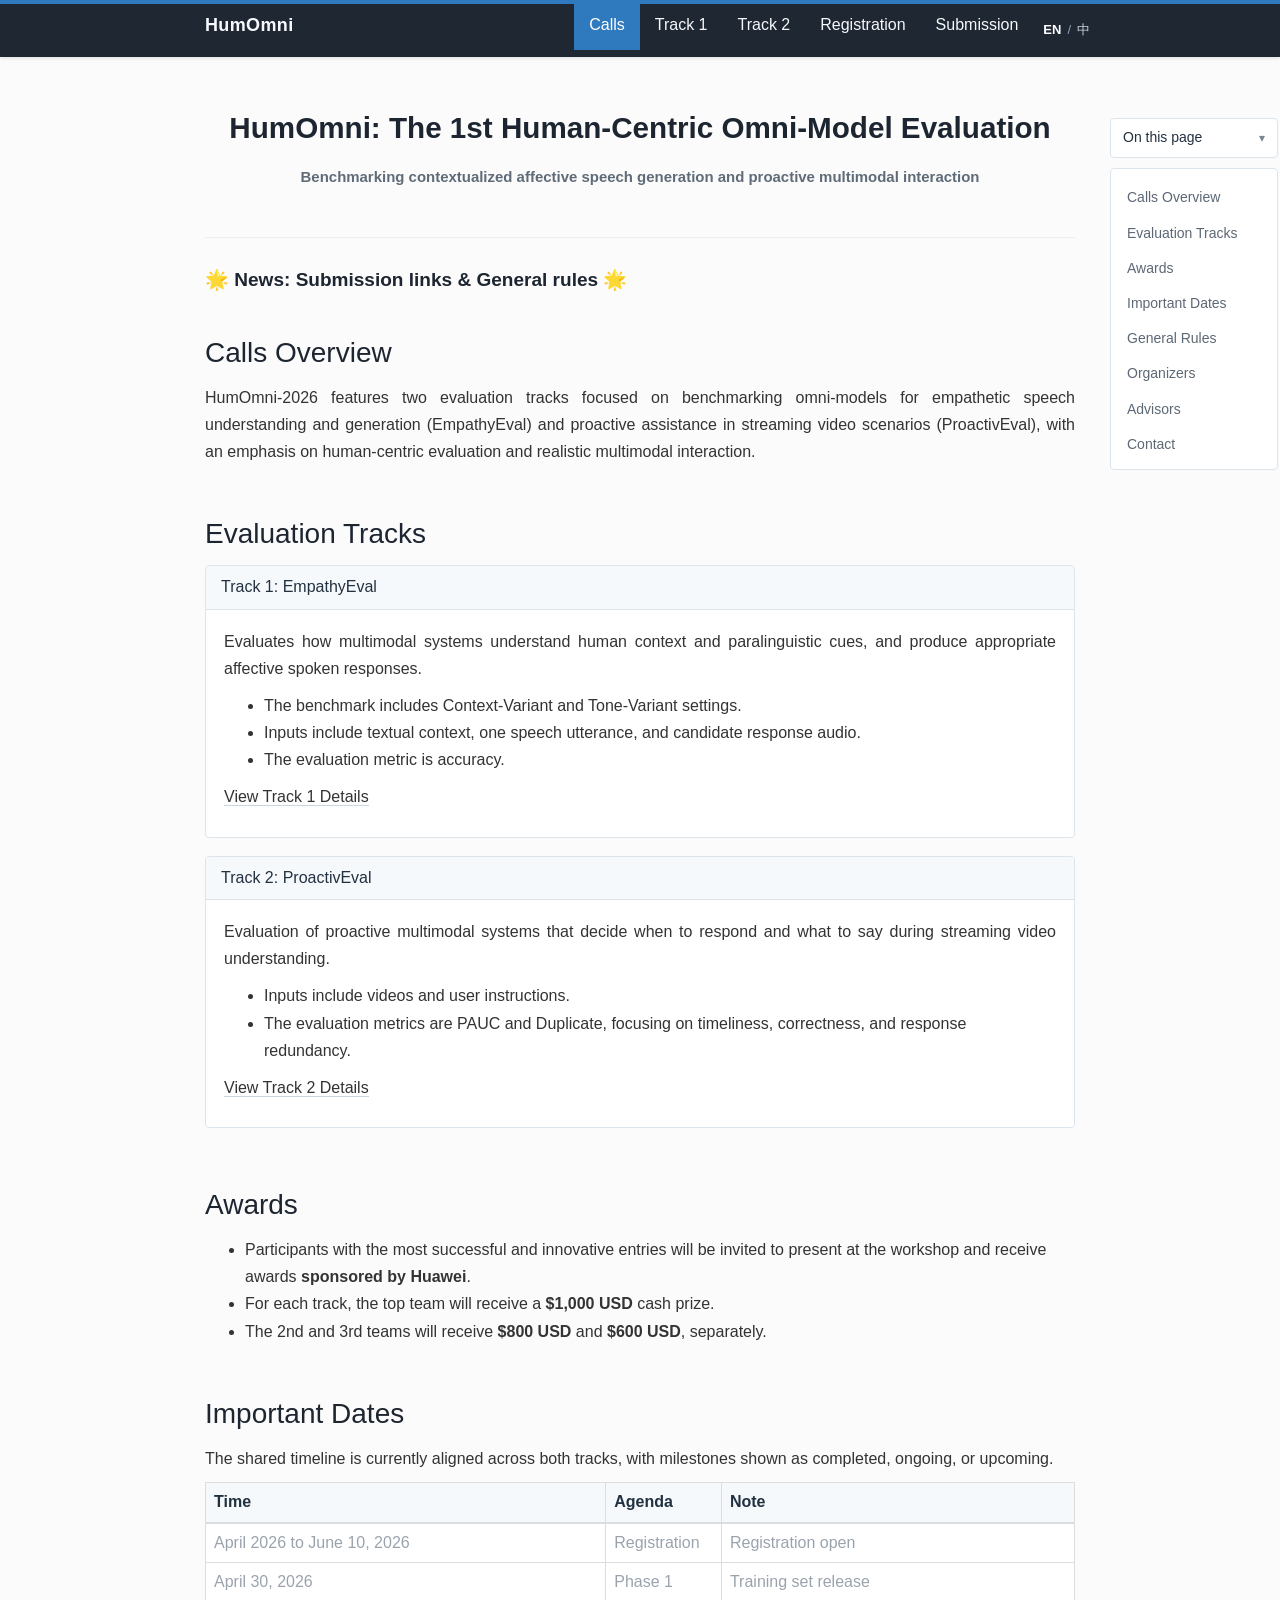
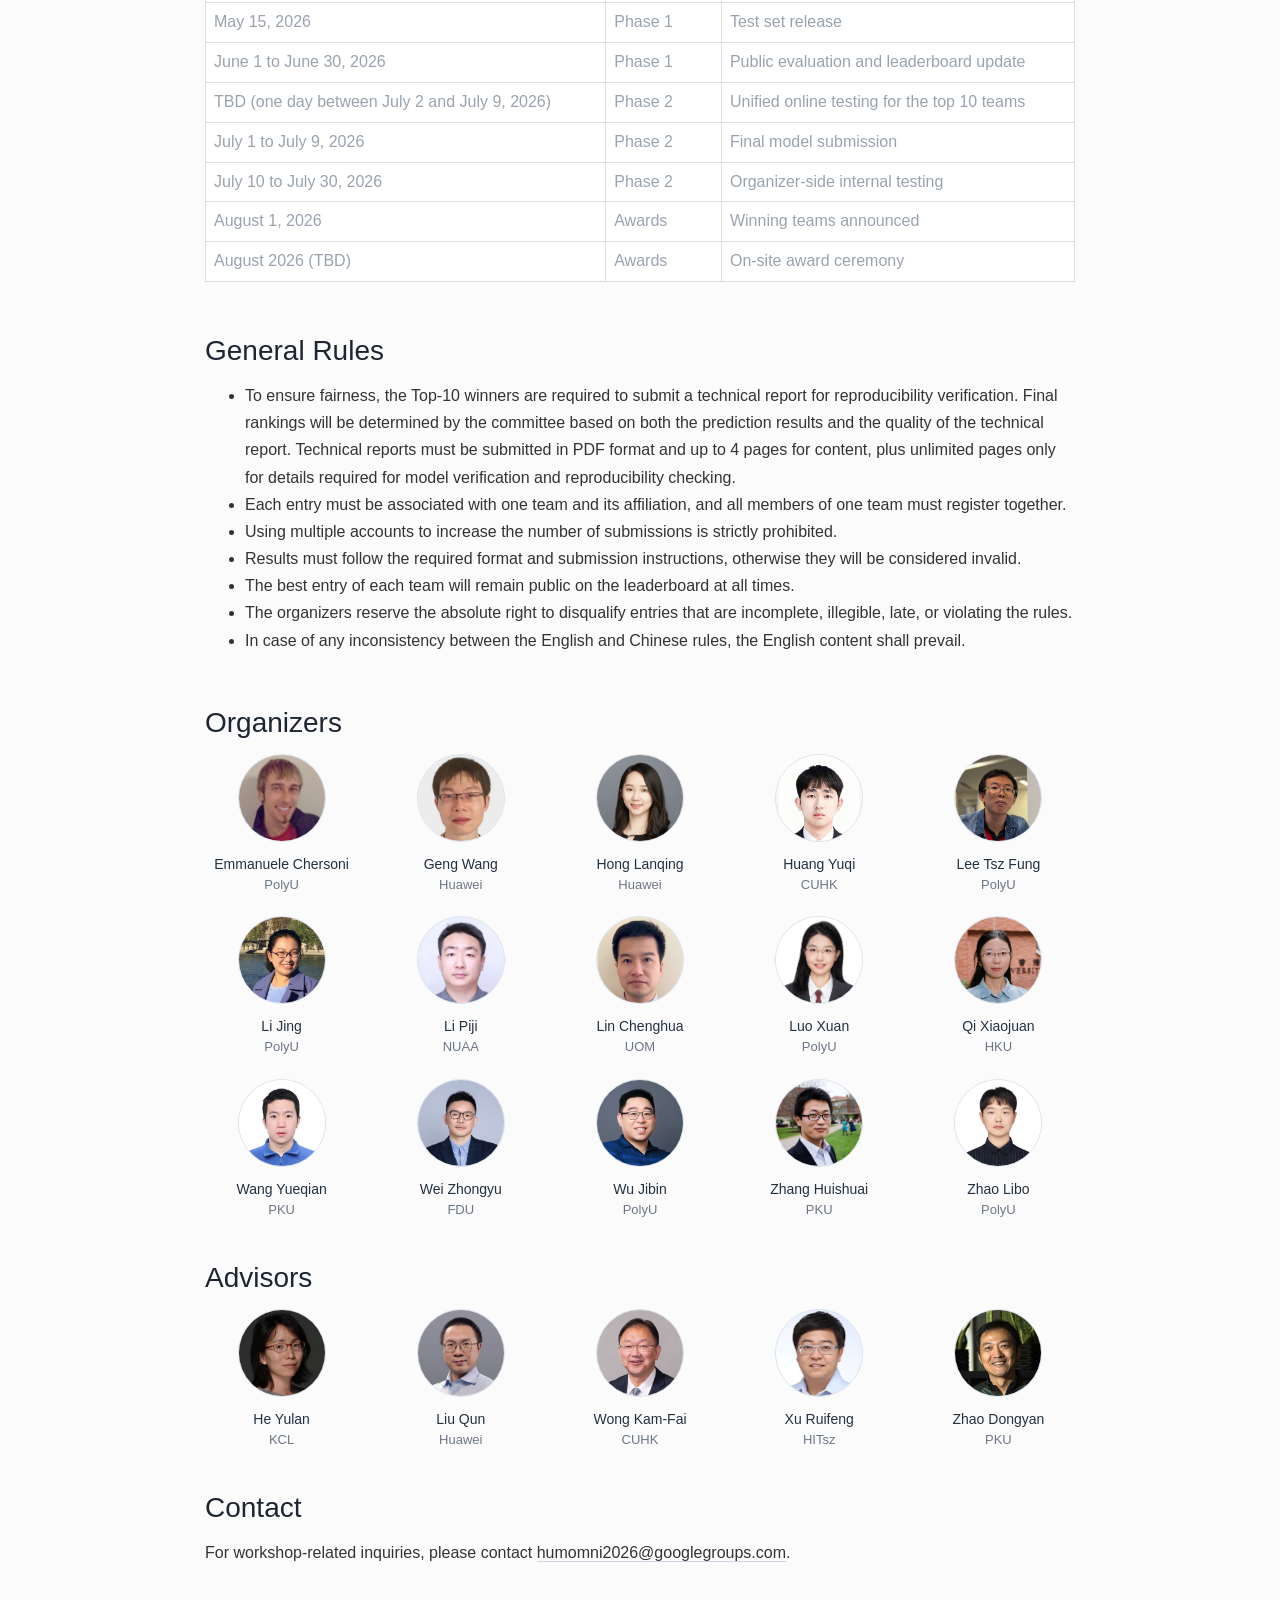
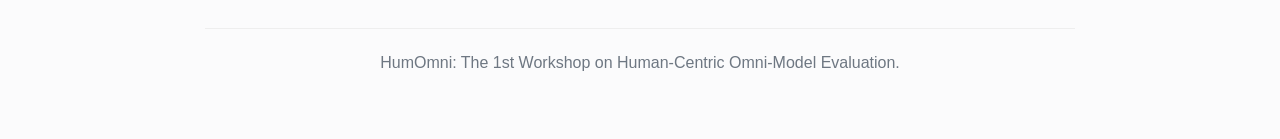
==== commit bcd34078: "Sync workshop site v4 package" ====
--- a/index.html
+++ b/index.html
@@ -83,7 +83,7 @@
       <hr />
 
       <h2>
-          <span class="hero-line hero-line-secondary hero-line-nowrap hero-line-en-secondary">🌟 News: Test data for Phase 1 are provided in the Track details page 🌟 </span>
+          <span class="hero-line hero-line-secondary hero-line-nowrap hero-line-en-secondary">🌟 News: Submission links & General rules 🌟 </span>
       </h2>
 
       <section class="section-block" id="intro">
@@ -193,7 +193,7 @@
                   <tr data-start="2026-06-01" data-end="2026-06-30">
                     <td>June 1 to June 30, 2026</td>
                     <td>Phase 1</td>
-                    <td>Public evaluation and leaderboard refresh</td>
+                    <td>Public evaluation and leaderboard update</td>
                   </tr>
                   <tr data-start="2026-07-02" data-end="2026-07-09">
                     <td>TBD (one day between July 2 and July 9, 2026)</td>
@@ -232,7 +232,7 @@
           <div class="col-xs-12">
             <h2>General Rules</h2>
             <ul>
-              <li>To ensure fairness, the Top-10 winners are required to submit a technical report for reproducibility verification.</li>
+              <li>To ensure fairness, the Top-10 winners are required to submit a technical report for reproducibility verification. Final rankings will be determined by the committee based on both the prediction results and the quality of the technical report. Technical reports must be submitted in PDF format and up to 4 pages for content, plus unlimited pages only for details required for model verification and reproducibility checking.  </li>
               <li>Each entry must be associated with one team and its affiliation, and all members of one team must register together.</li>
               <li>Using multiple accounts to increase the number of submissions is strictly prohibited.</li>
               <li>Results must follow the required format and submission instructions, otherwise they will be considered invalid.</li>
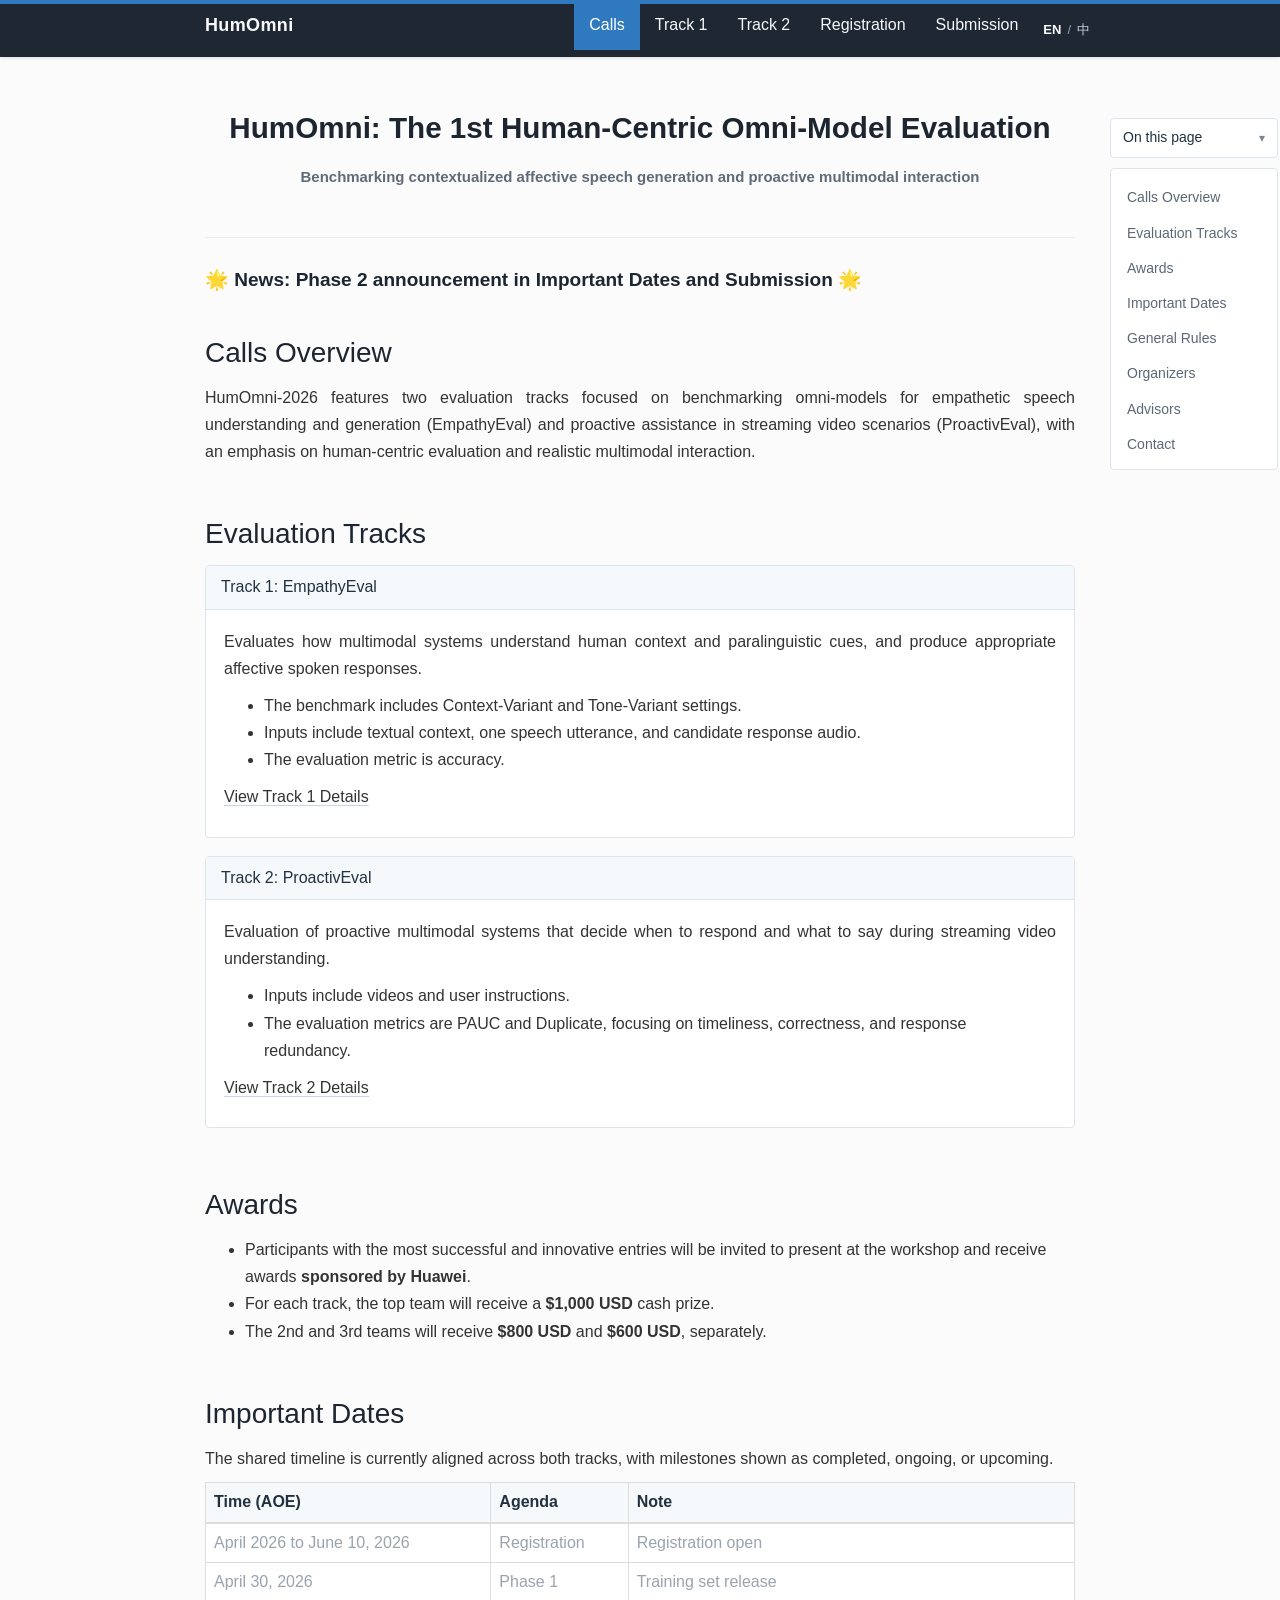
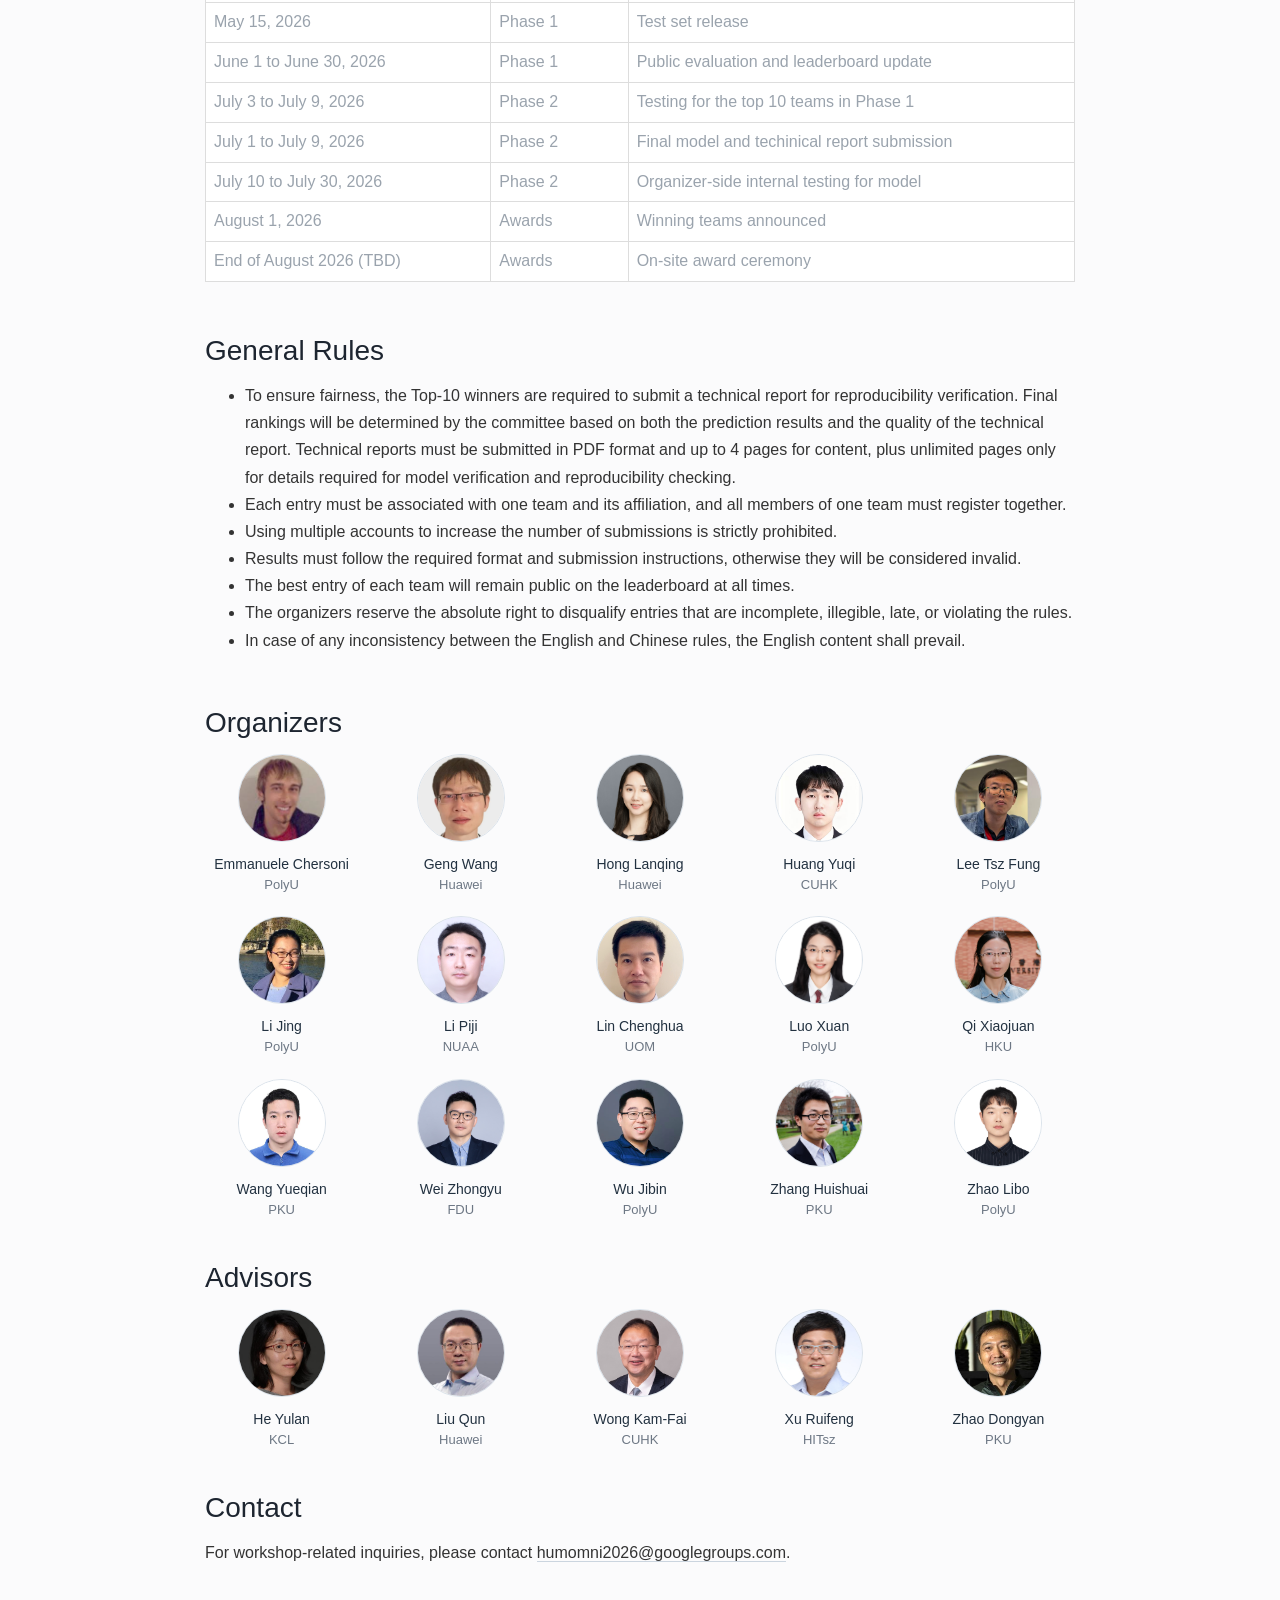
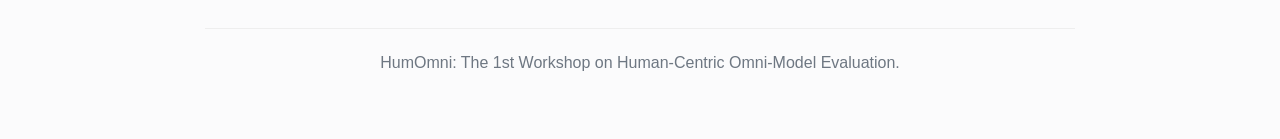
==== commit 35f74b71: "Sync workshop site v9 package" ====
--- a/index.html
+++ b/index.html
@@ -83,7 +83,7 @@
       <hr />
 
       <h2>
-          <span class="hero-line hero-line-secondary hero-line-nowrap hero-line-en-secondary">🌟 News: Submission links & General rules 🌟 </span>
+          <span class="hero-line hero-line-secondary hero-line-nowrap hero-line-en-secondary">🌟 News: Phase 2 announcement in Important Dates and Submission 🌟 </span>
       </h2>
 
       <section class="section-block" id="intro">
@@ -169,7 +169,7 @@
               <table class="table table-bordered table-hover dates-table">
                 <thead>
                   <tr>
-                    <th>Time</th>
+                    <th>Time (AOE)</th>
                     <th>Agenda</th>
                     <th>Note</th>
                   </tr>
@@ -196,19 +196,19 @@
                     <td>Public evaluation and leaderboard update</td>
                   </tr>
                   <tr data-start="2026-07-02" data-end="2026-07-09">
-                    <td>TBD (one day between July 2 and July 9, 2026)</td>
+                    <td>July 3 to July 9, 2026</td>
                     <td>Phase 2</td>
-                    <td>Unified online testing for the top 10 teams</td>
+                    <td>Testing for the top 10 teams in Phase 1</td>
                   </tr>
                   <tr data-start="2026-07-01" data-end="2026-07-09">
                     <td>July 1 to July 9, 2026</td>
                     <td>Phase 2</td>
-                    <td>Final model submission</td>
+                    <td>Final model and techinical report submission</td>
                   </tr>
                   <tr data-start="2026-07-10" data-end="2026-07-30">
                     <td>July 10 to July 30, 2026</td>
                     <td>Phase 2</td>
-                    <td>Organizer-side internal testing</td>
+                    <td>Organizer-side internal testing for model</td>
                   </tr>
                   <tr data-start="2026-08-01" data-end="2026-08-01">
                     <td>August 1, 2026</td>
@@ -216,7 +216,7 @@
                     <td>Winning teams announced</td>
                   </tr>
                   <tr data-start="2026-08-01" data-end="2026-08-31">
-                    <td>August 2026 (TBD)</td>
+                    <td>End of August 2026 (TBD)</td>
                     <td>Awards</td>
                     <td>On-site award ceremony</td>
                   </tr>
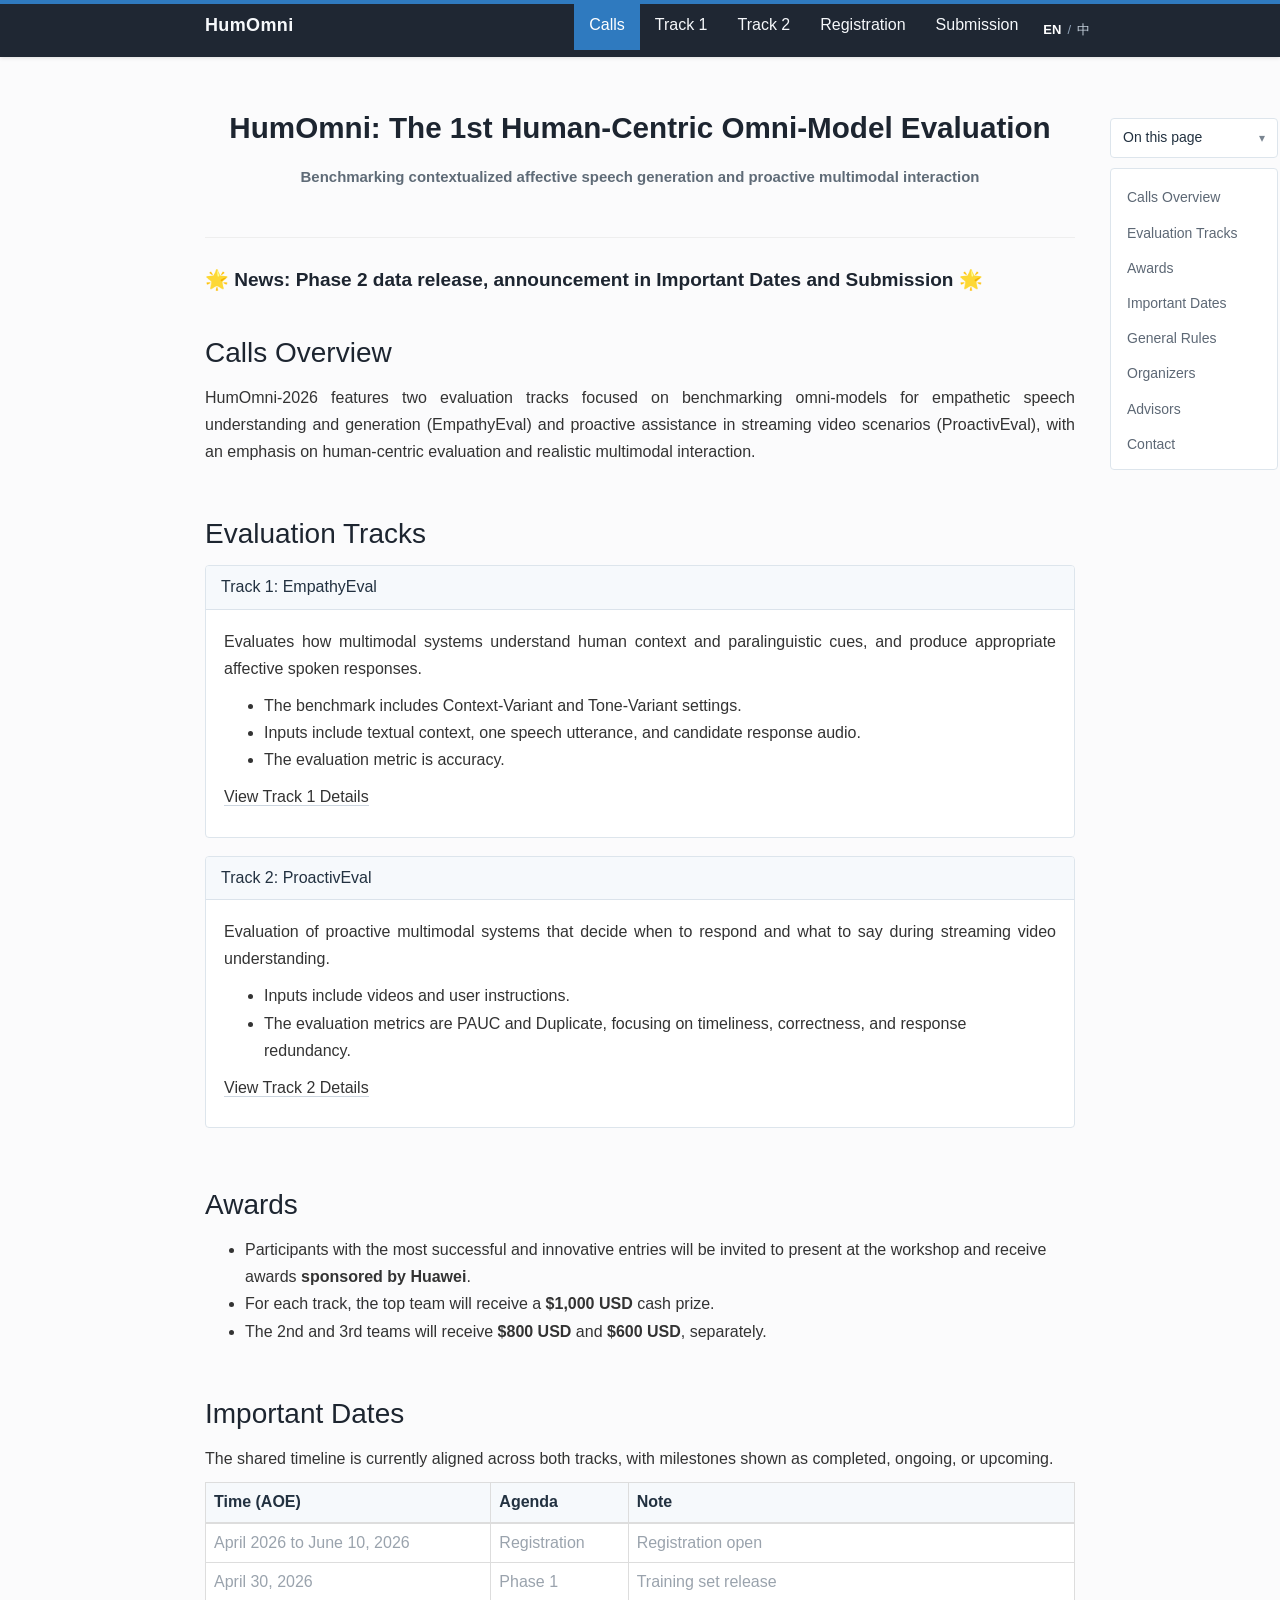
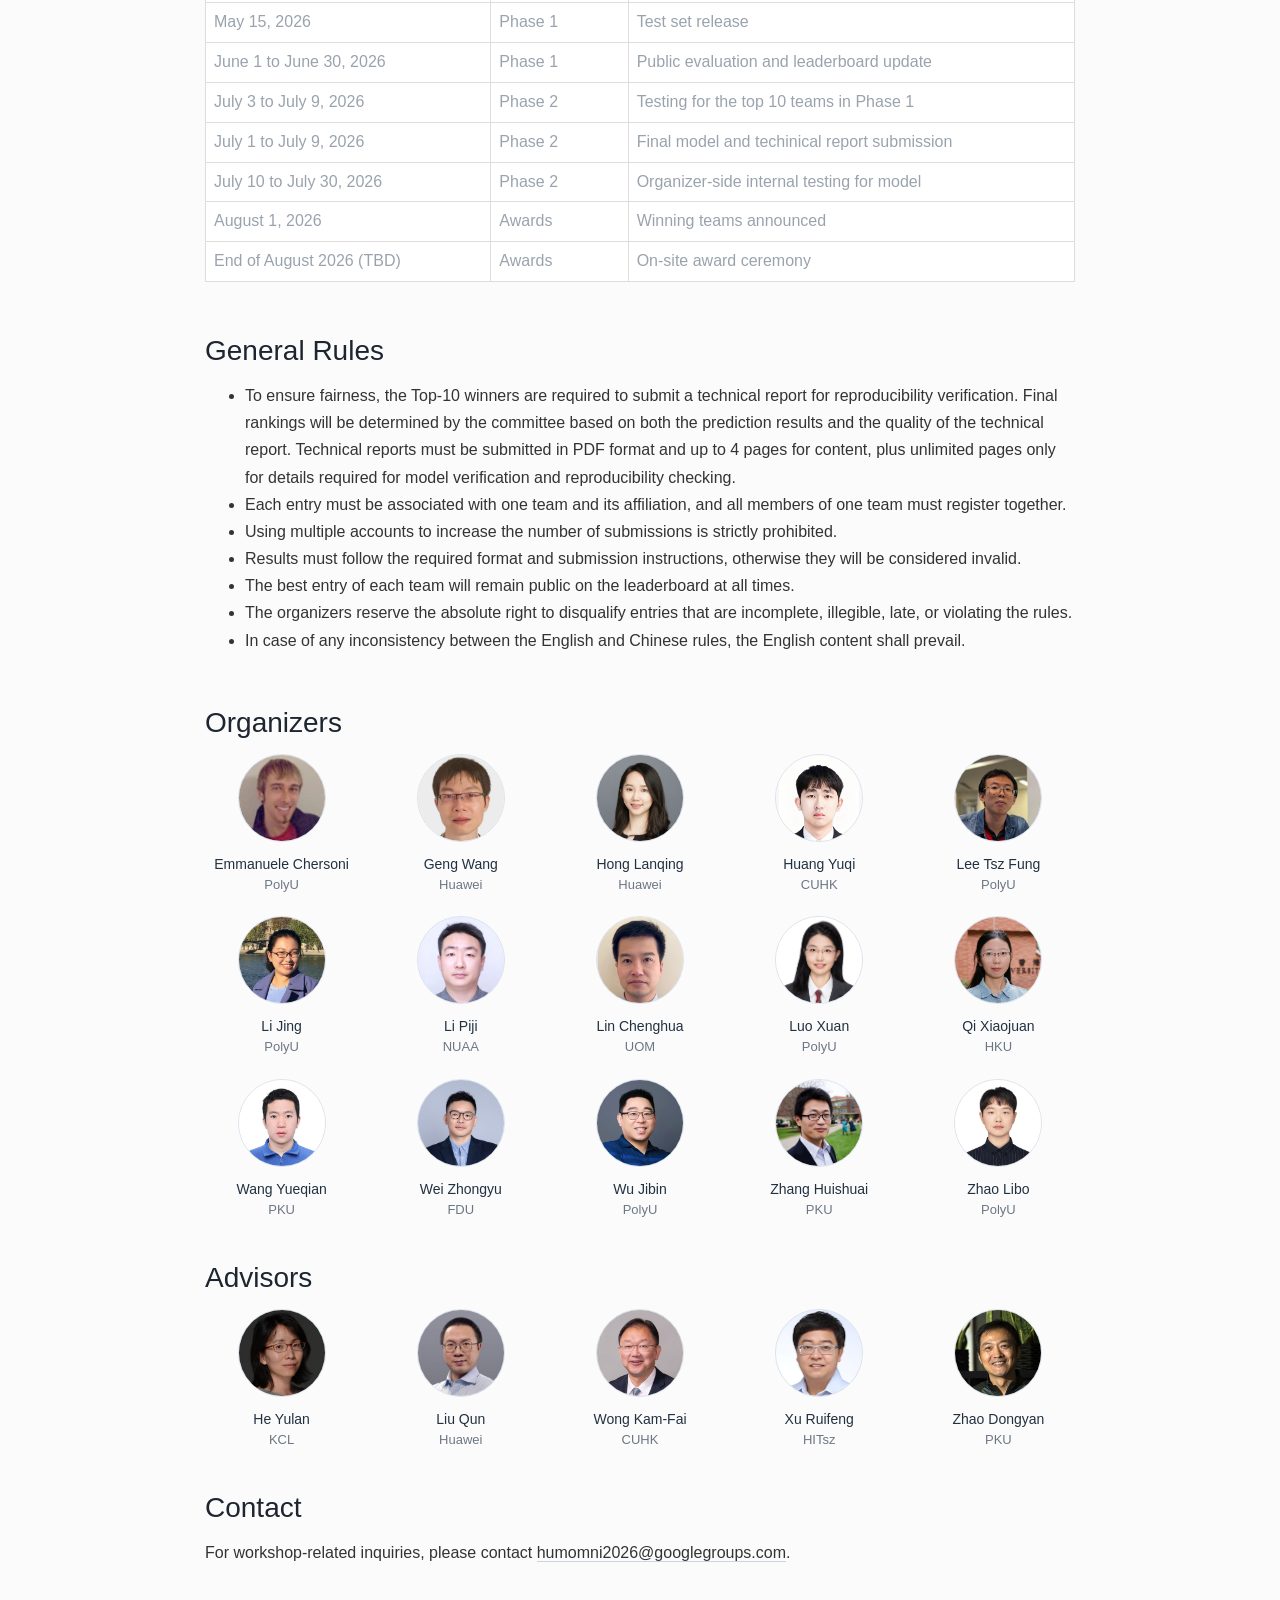
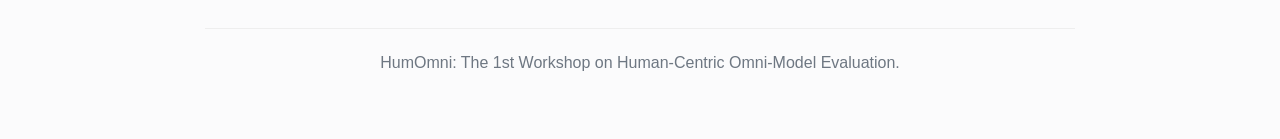
==== commit 54475fc0: "Sync workshop site v13 package" ====
--- a/index.html
+++ b/index.html
@@ -83,7 +83,7 @@
       <hr />
 
       <h2>
-          <span class="hero-line hero-line-secondary hero-line-nowrap hero-line-en-secondary">🌟 News: Phase 2 announcement in Important Dates and Submission 🌟 </span>
+          <span class="hero-line hero-line-secondary hero-line-nowrap hero-line-en-secondary">🌟 News: Phase 2 data release, announcement in Important Dates and Submission 🌟 </span>
       </h2>
 
       <section class="section-block" id="intro">
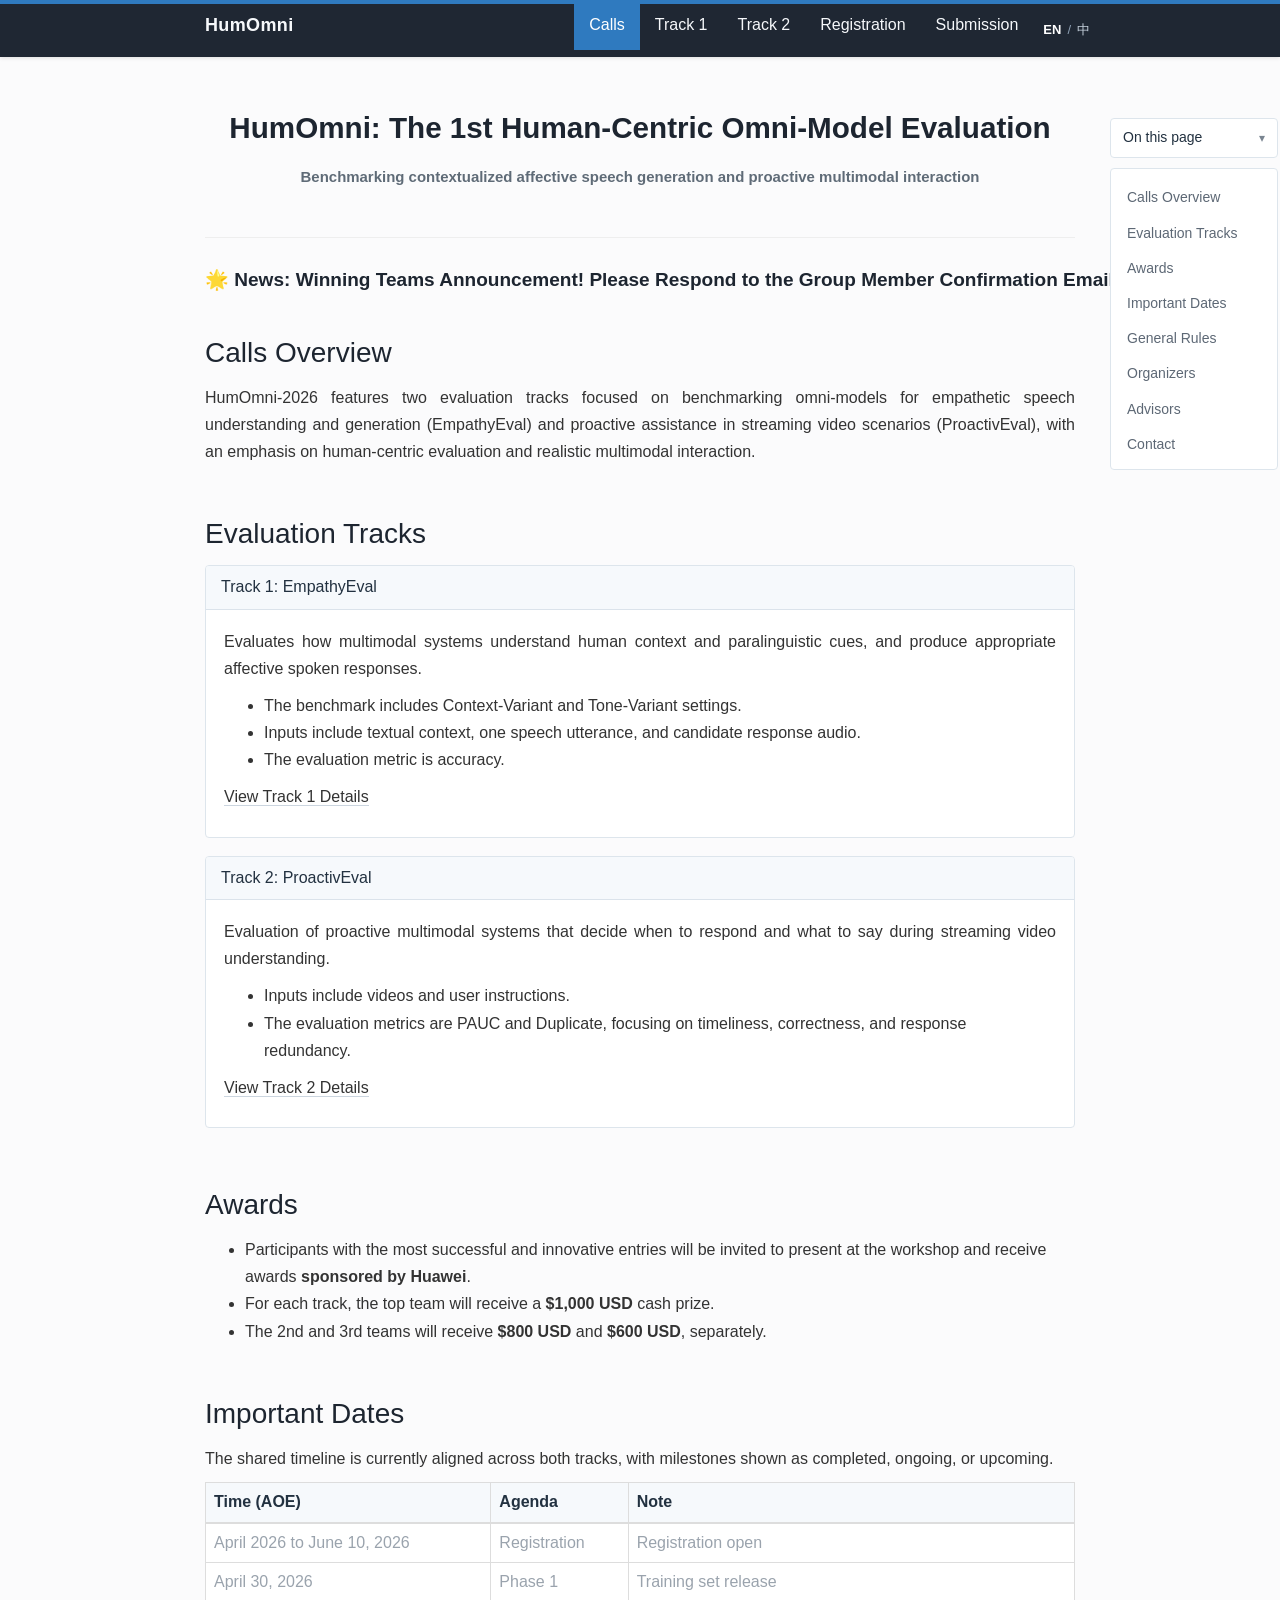
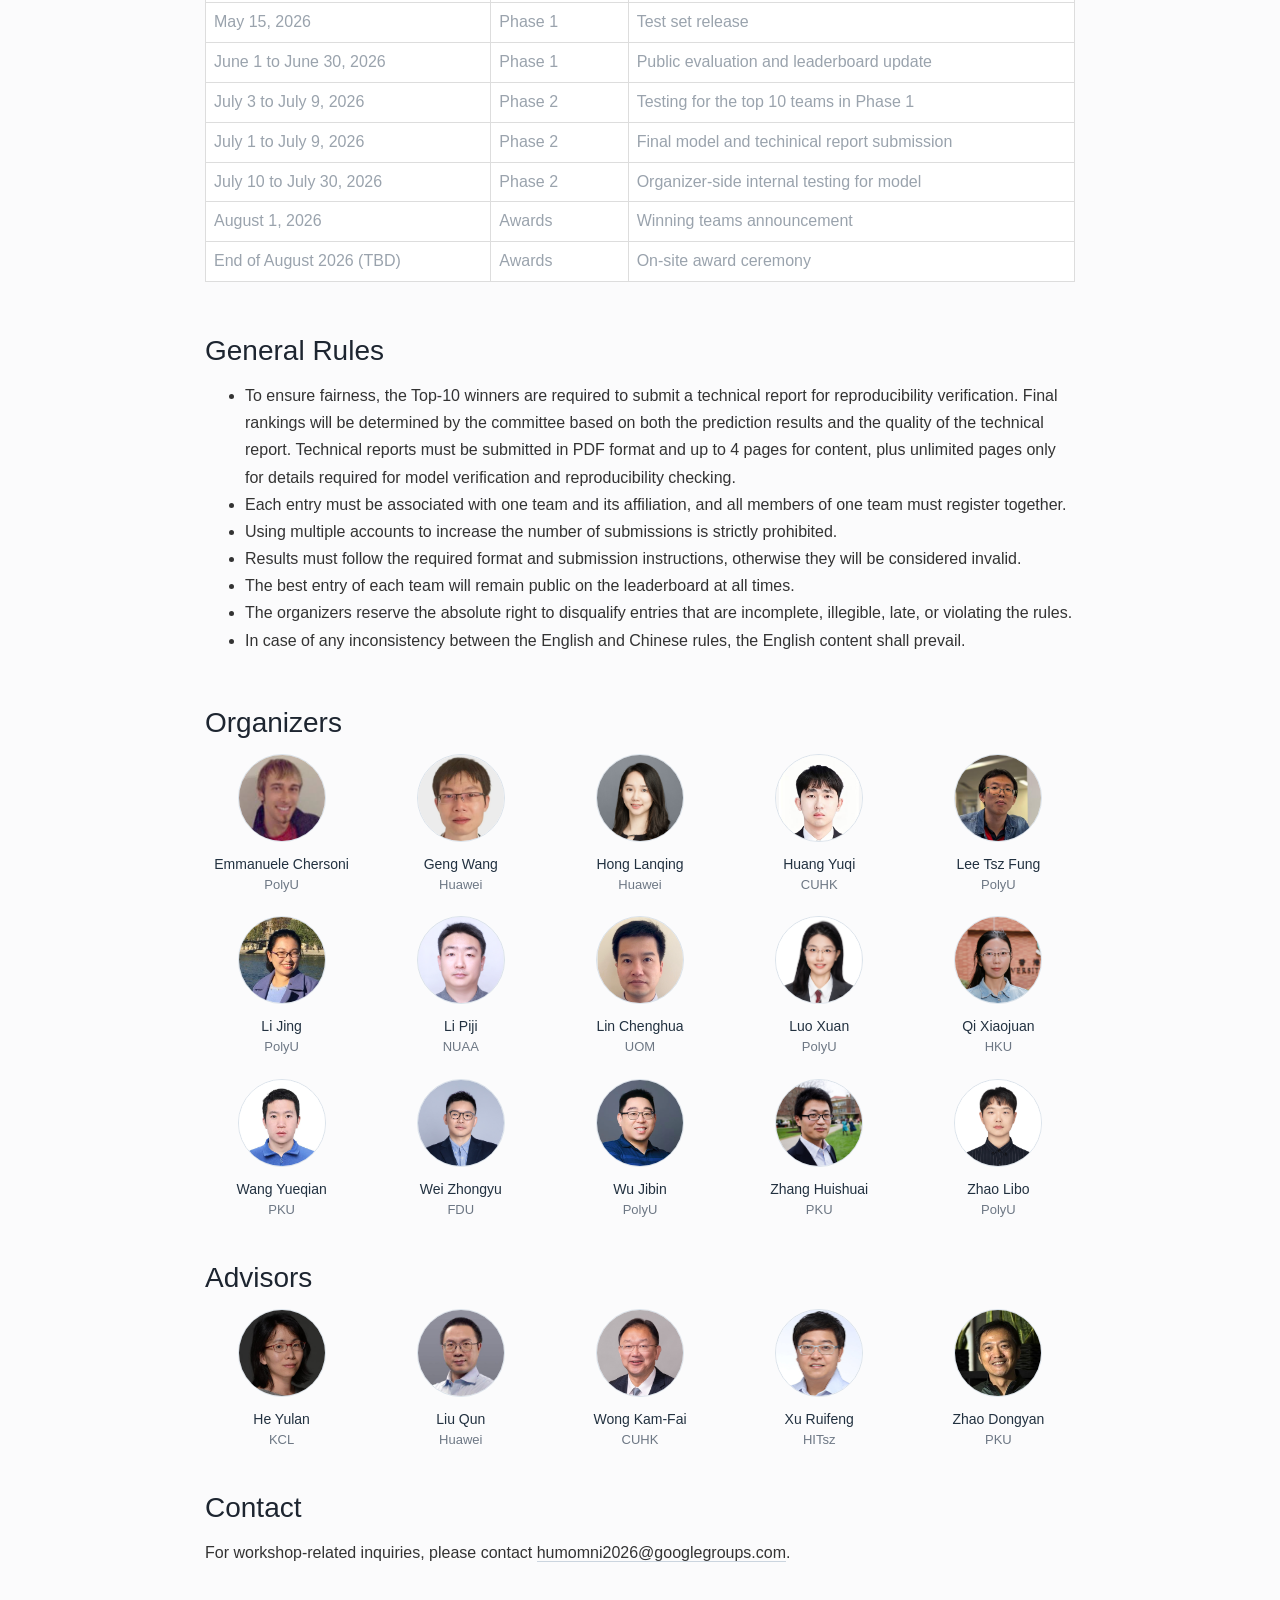
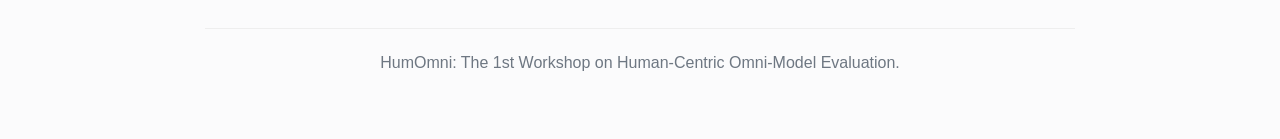
==== commit 0817cfe0: "Sync workshop site v14 package" ====
--- a/index.html
+++ b/index.html
@@ -83,7 +83,7 @@
       <hr />
 
       <h2>
-          <span class="hero-line hero-line-secondary hero-line-nowrap hero-line-en-secondary">🌟 News: Phase 2 data release, announcement in Important Dates and Submission 🌟 </span>
+          <span class="hero-line hero-line-secondary hero-line-nowrap hero-line-en-secondary">🌟 News: Winning Teams Announcement! Please Respond to the Group Member Confirmation Email. 🌟 </span>
       </h2>
 
       <section class="section-block" id="intro">
@@ -213,7 +213,7 @@
                   <tr data-start="2026-08-01" data-end="2026-08-01">
                     <td>August 1, 2026</td>
                     <td>Awards</td>
-                    <td>Winning teams announced</td>
+                    <td>Winning teams announcement</td>
                   </tr>
                   <tr data-start="2026-08-01" data-end="2026-08-31">
                     <td>End of August 2026 (TBD)</td>
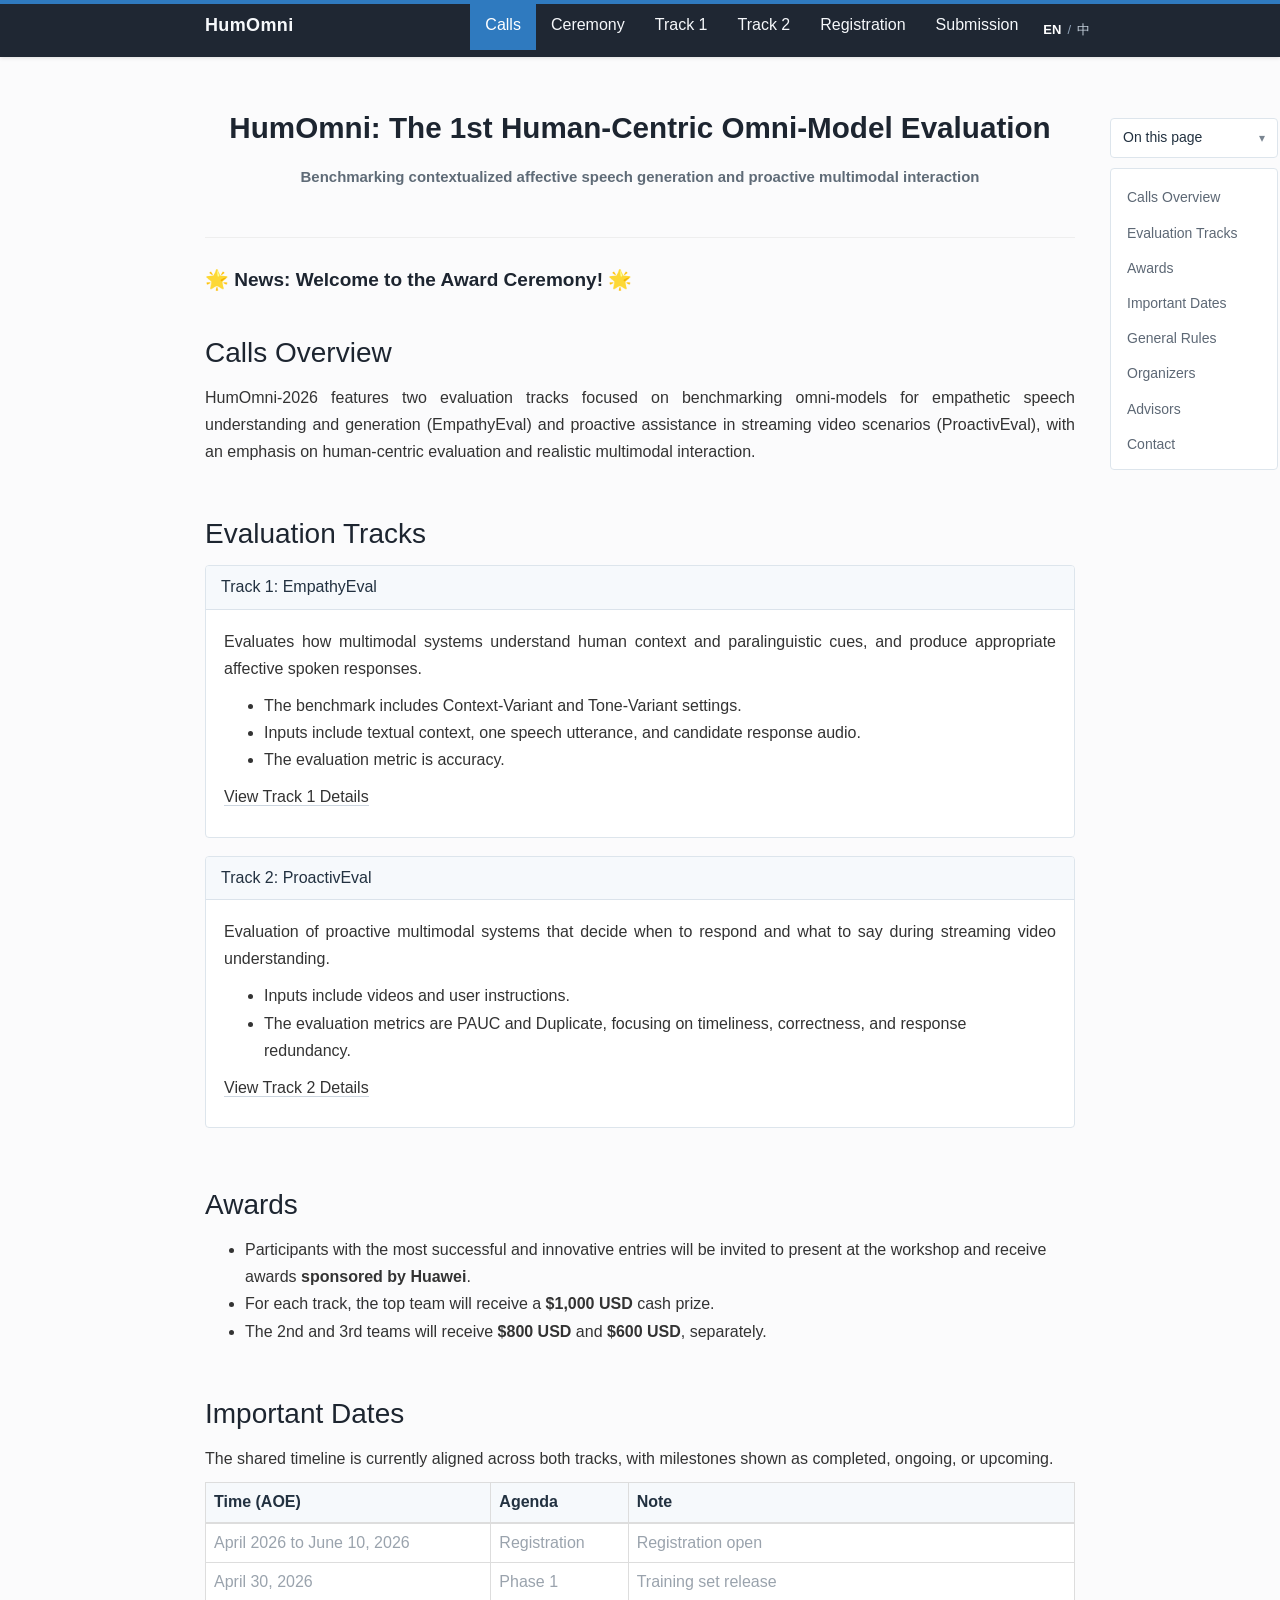
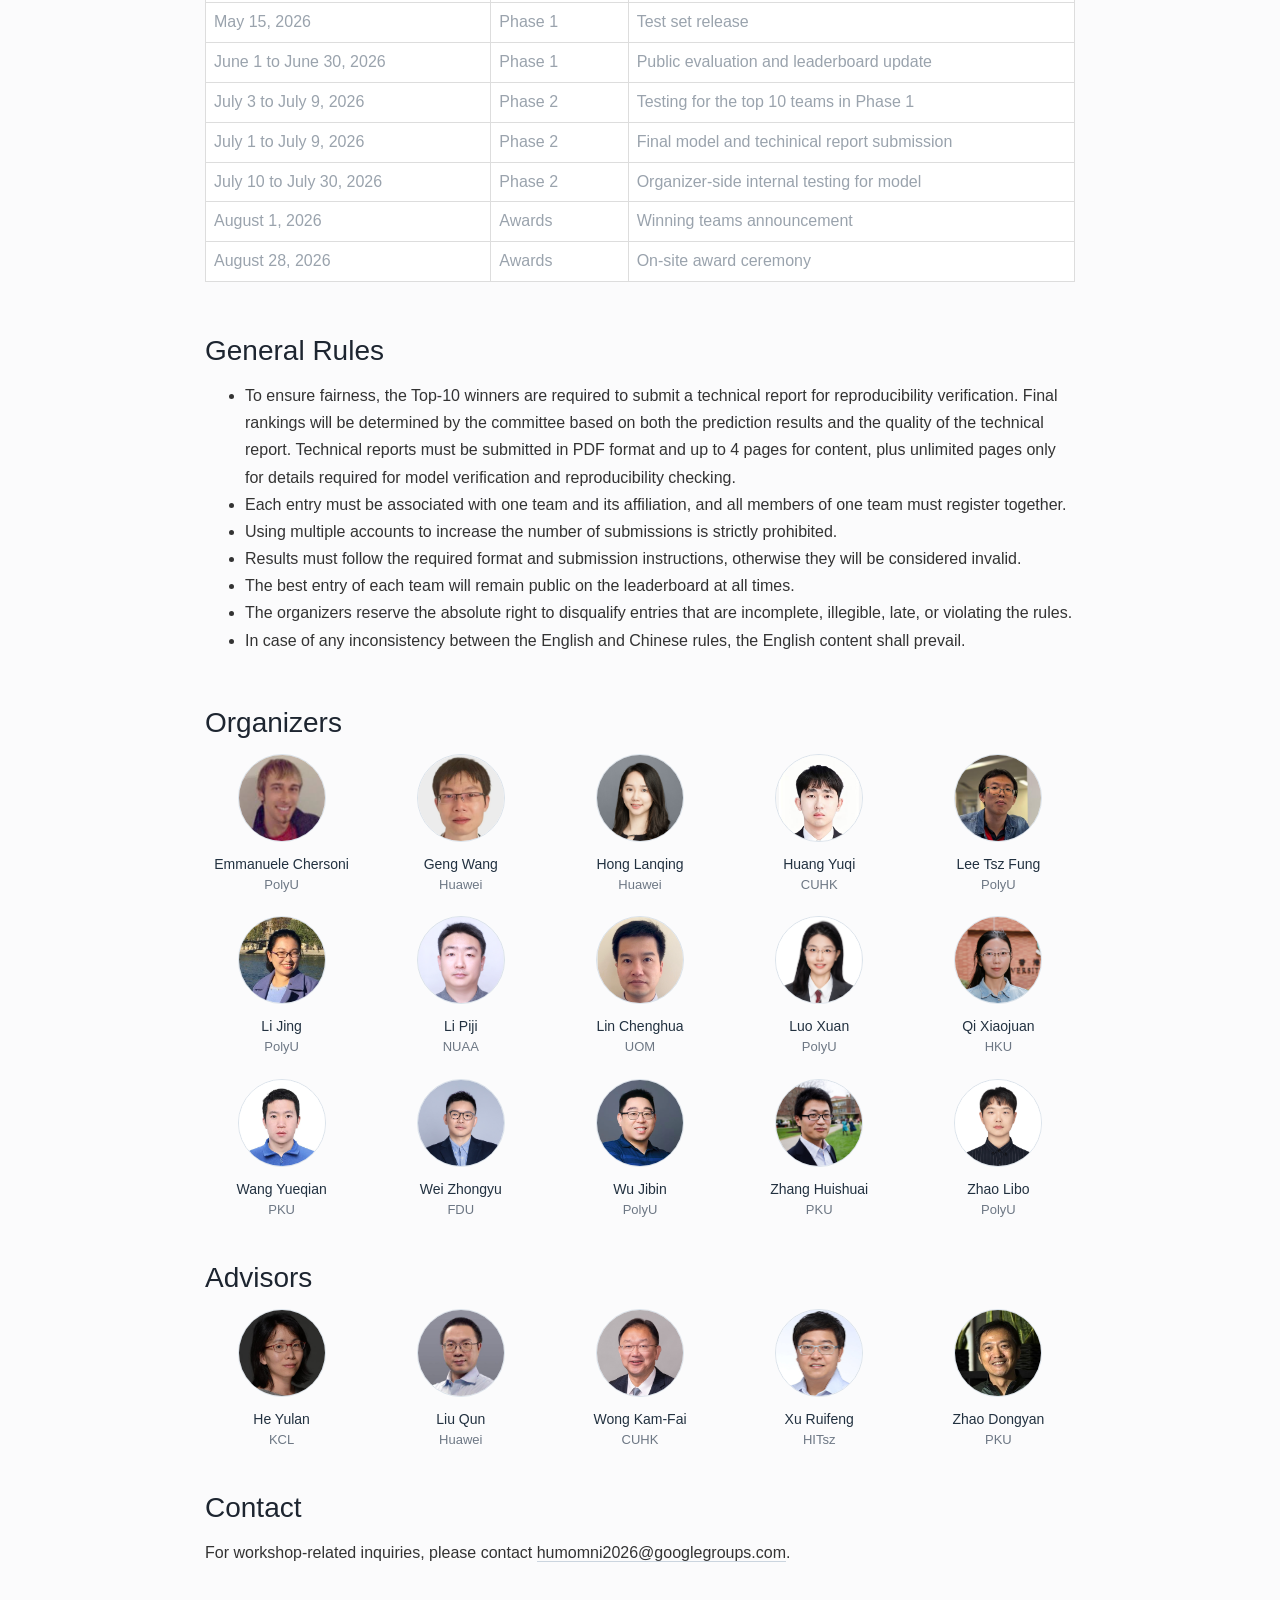
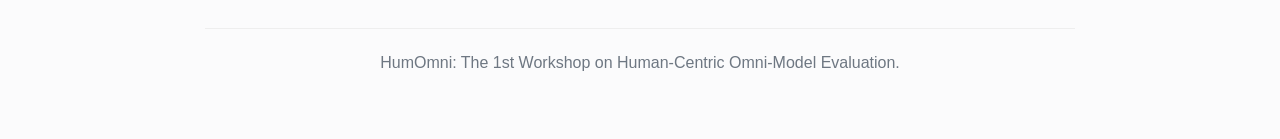
==== commit 4791d1c9: "Sync workshop site v15 package" ====
--- a/index.html
+++ b/index.html
@@ -32,6 +32,7 @@
         <div class="collapse navbar-collapse" id="humomni-navbar">
           <ul class="nav navbar-nav navbar-right">
             <li class="active"><a href="index.html">Calls</a></li>
+            <li><a href="ceremony.html">Ceremony</a></li>
             <li><a href="track1.html">Track 1</a></li>
             <li><a href="track2.html">Track 2</a></li>
             <li><a href="register.html">Registration</a></li>
@@ -83,7 +84,7 @@
       <hr />
 
       <h2>
-          <span class="hero-line hero-line-secondary hero-line-nowrap hero-line-en-secondary">🌟 News: Winning Teams Announcement! Please Respond to the Group Member Confirmation Email. 🌟 </span>
+          <span class="hero-line hero-line-secondary hero-line-nowrap hero-line-en-secondary">🌟 News: Welcome to the Award Ceremony! 🌟 </span>
       </h2>
 
       <section class="section-block" id="intro">
@@ -216,7 +217,7 @@
                     <td>Winning teams announcement</td>
                   </tr>
                   <tr data-start="2026-08-01" data-end="2026-08-31">
-                    <td>End of August 2026 (TBD)</td>
+                    <td>August 28, 2026</td>
                     <td>Awards</td>
                     <td>On-site award ceremony</td>
                   </tr>
--- a/static/css/main.css
+++ b/static/css/main.css
@@ -481,6 +481,43 @@
 
 .registration-actions .btn {
   min-width: 240px;
+}
+
+.ceremony-action-grid {
+  display: grid;
+  gap: 18px;
+  grid-template-columns: repeat(2, minmax(0, 1fr));
+}
+
+.ceremony-action-card {
+  padding: 20px;
+  background: linear-gradient(135deg, #f7fbff 0%, #ffffff 100%);
+  border: 1px solid #dbe5ee;
+  border-radius: 4px;
+}
+
+.ceremony-action-card h3 {
+  margin-bottom: 8px;
+  font-size: 22px;
+}
+
+.ceremony-action-card p {
+  margin-bottom: 16px;
+  color: #5e6976;
+  text-align: left;
+}
+
+.ceremony-action-card .registration-actions {
+  margin-bottom: 0;
+}
+
+.ceremony-action-card .btn {
+  min-width: 0;
+}
+
+.ceremony-meta-list {
+  margin-bottom: 0;
+  padding-left: 22px;
 }
 
 .metric-list {
@@ -760,6 +797,14 @@
     min-width: 240px;
   }
 
+  .ceremony-action-grid {
+    grid-template-columns: 1fr;
+  }
+
+  .ceremony-action-card .btn {
+    width: 100%;
+  }
+
   .audio-choice-item {
     flex-wrap: wrap;
     align-items: flex-start;
